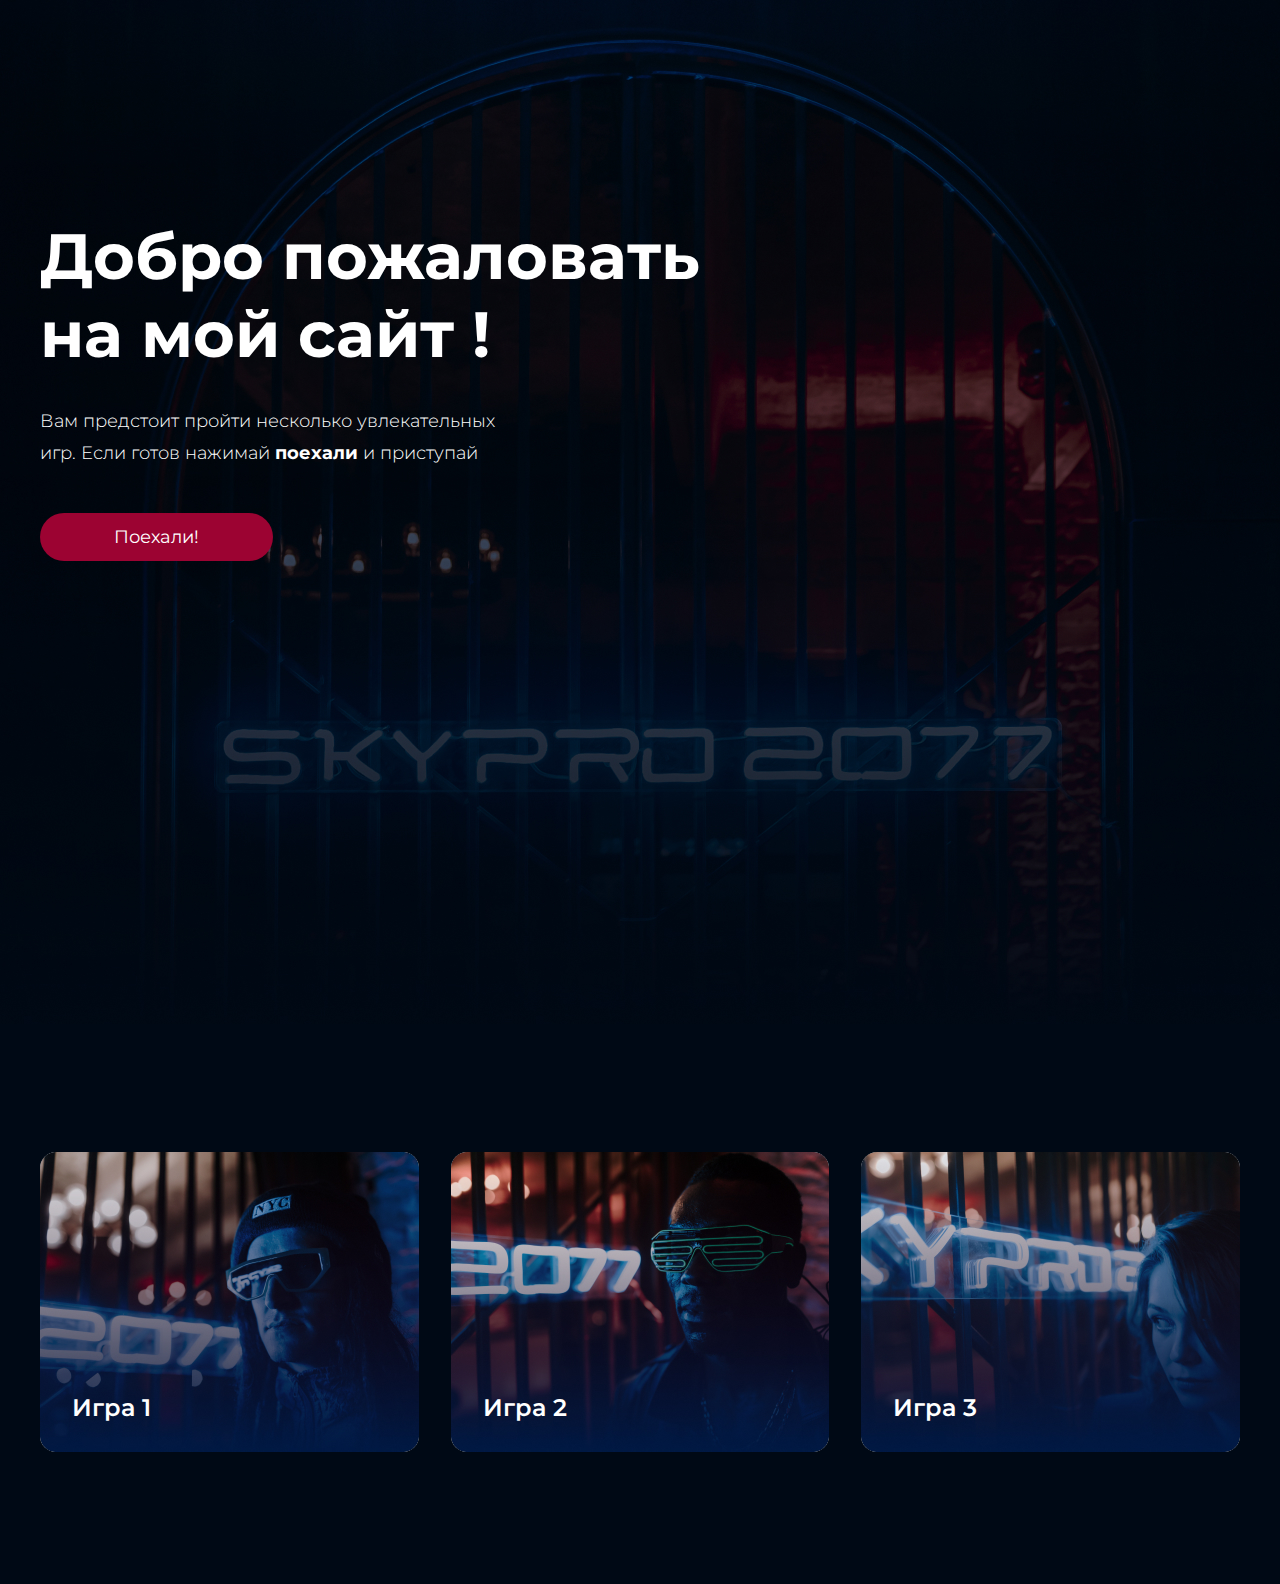
==== index.html @ 8347103c "new code to bem" ====
<!DOCTYPE html>
<html lang="en">

<head>
    <meta charset="UTF-8">
    <meta name="viewport" content="width=device-width, initial-scale=1.0">
    <title>Homework1</title>
    <link rel="preconnect" href="https://fonts.googleapis.com">
    <link href="https://fonts.googleapis.com/css2?family=Montserrat:wght@400;500;600&display=swap" rel="stylesheet">
    <link href="https://fonts.googleapis.com/css2?family=Montserrat:wght@400;500;600&family=Roboto&display=swap"
        rel="stylesheet">
    <link rel="stylesheet" href="style.css">
</head>

<body>
    <div class="top center">
        <h1 class="top__header">Добро пожаловать <br>на мой сайт !</h1>
        <p class="top__text">Вам предстоит пройти несколько увлекательных игр. Если готов нажимай <span
                class="top__text_fatty">поехали</span> и <span class="top__text__fatty">приступай</span></p>
        <button class="top__button">Поехали!</button>
    </div>
    <div class="frame center">
        <div class="frame__game">
            <img class="frame__game_img" src="./image/Game1.jpg" alt="Game1">
            <p class="frame__game_text">Игра 1</p>
        </div>
        <div class="frame__game">
            <img class="frame__game_img" src="./image/Game2.jpg" alt="Game2">
            <p class="frame__game_text">Игра 2</p>
        </div>
        <div class="frame__game">
            <img class="frame__game_img" src="./image/Game3.jpg" alt="Game3">
            <p class="frame__game_text">Игра 3</p>
        </div>
    </div>
</body>

</html>
---- style.css ----
* {
  margin: 0;
  padding: 0;
}

body, button {
  font-family: "Montserrat", sans-serif;
}

.center {
  padding-left: calc(50% - 600px);
  padding-right: calc(50% - 600px);
}

.top {
  background-image: url(./image/Background.jpg);
  background-repeat: no-repeat;
  background-position: center center;
  background-size: cover;
  padding-top: 217px;
  padding-bottom: 463px;
}
.top__header {
  font-weight: 700;
  font-size: 64px;
  color: #fff;
}
.top__text {
  margin-top: 32px;
  font-weight: 300;
  font-size: 18px;
  line-height: 178%;
  color: #fff;
  width: 481px;
}
.top__text_fatty {
  font-weight: 700;
}
.top__button {
  margin-top: 44px;
  border-radius: 30px;
  background: #9c0332;
  font-weight: 400;
  font-size: 18px;
  color: #fff;
  padding: 13px 74px 13px 74px;
  border: none;
}
.top__button:hover {
  background: #eb443f;
  cursor: url("./svg/cursor.svg"), pointer;
}

.frame {
  background-color: #000915;
  padding-top: 128px;
  padding-bottom: 128px;
  display: flex;
  gap: 32px;
}
.frame__game {
  position: relative;
}
.frame__game:hover {
  cursor: url("./svg/cursor.svg"), pointer;
}
.frame__game_img {
  position: relative;
  border-radius: 16px;
}
.frame__game_img:hover {
  outline: 3px solid #44D2FF;
}
.frame__game_text {
  font-weight: 600;
  font-size: 24px;
  line-height: 133%;
  color: #fff;
  position: absolute;
  bottom: 32px;
  left: 32px;
}

@media (max-width: 767px) {
  .center {
    padding-left: 16px;
    padding-right: 16px;
  }
  .top {
    padding-top: 239px;
    padding-bottom: 239px;
    display: flex;
    flex-direction: column;
    align-items: center;
  }
  .top__header {
    font-weight: 700;
    font-size: 32px;
    text-align: center;
  }
  .top__text {
    font-size: 14px;
    line-height: 157%;
    text-align: center;
    max-width: 343px;
  }
  .top__button {
    text-align: center;
    position: center;
    margin-top: 32px;
  }
  .frame {
    display: flex;
    flex-direction: column;
    align-items: center;
  }
  .frame__game_img {
    max-width: 343px;
    height: 300px;
  }
  .frame__game_text {
    left: 16px;
  }
}/*# sourceMappingURL=style.css.map */
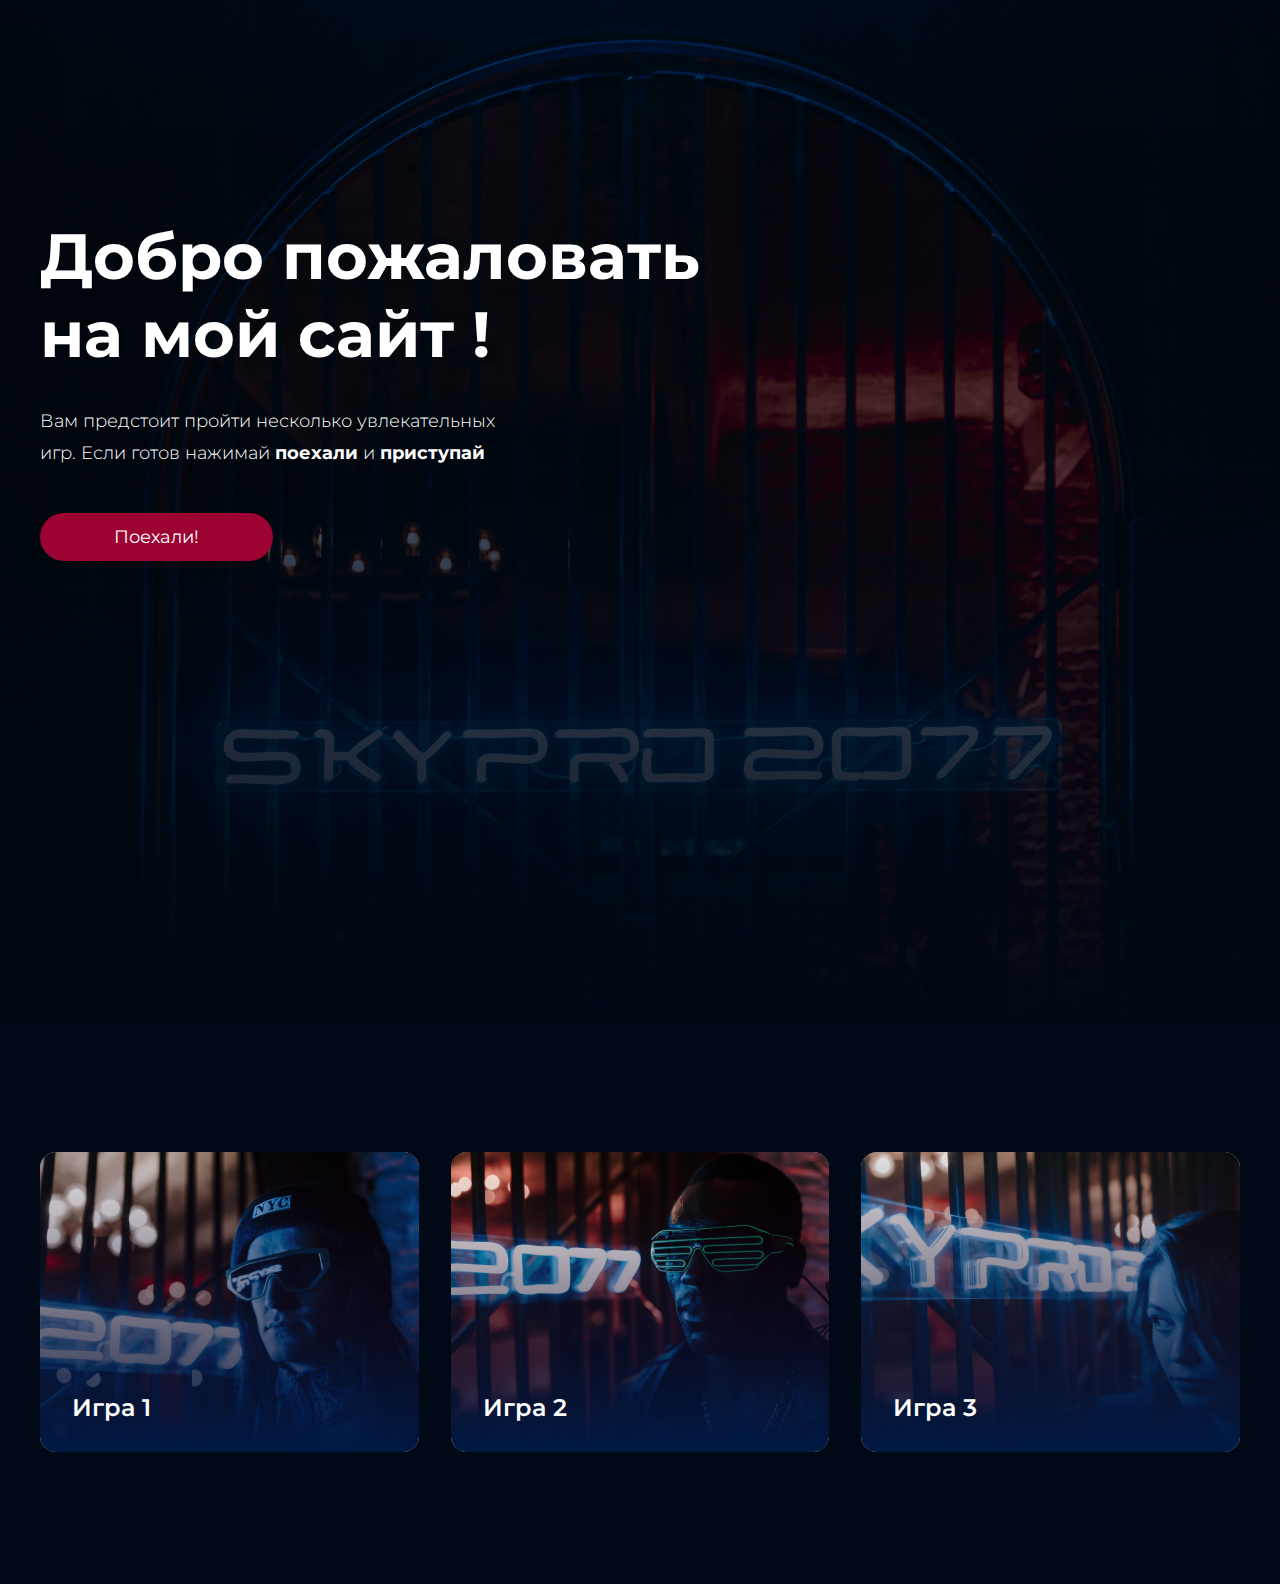
==== commit 00e76512: "New optimization code metodologia bem" ====
--- a/index.html
+++ b/index.html
@@ -16,21 +16,21 @@
     <div class="top center">
         <h1 class="top__header">Добро пожаловать <br>на мой сайт !</h1>
         <p class="top__text">Вам предстоит пройти несколько увлекательных игр. Если готов нажимай <span
-                class="top__text_fatty">поехали</span> и <span class="top__text__fatty">приступай</span></p>
+                class="top__highlighted-text">поехали</span> и <span class="top__highlighted-text">приступай</span></p>
         <button class="top__button">Поехали!</button>
     </div>
     <div class="frame center">
         <div class="frame__game">
-            <img class="frame__game_img" src="./image/Game1.jpg" alt="Game1">
-            <p class="frame__game_text">Игра 1</p>
+            <img class="frame__game-img" src="./image/Game1.jpg" alt="Game1">
+            <p class="frame__game-text">Игра 1</p>
         </div>
         <div class="frame__game">
-            <img class="frame__game_img" src="./image/Game2.jpg" alt="Game2">
-            <p class="frame__game_text">Игра 2</p>
+            <img class="frame__game-img" src="./image/Game2.jpg" alt="Game2">
+            <p class="frame__game-text">Игра 2</p>
         </div>
         <div class="frame__game">
-            <img class="frame__game_img" src="./image/Game3.jpg" alt="Game3">
-            <p class="frame__game_text">Игра 3</p>
+            <img class="frame__game-img" src="./image/Game3.jpg" alt="Game3">
+            <p class="frame__game-text">Игра 3</p>
         </div>
     </div>
 </body>
--- a/style.css
+++ b/style.css
@@ -33,7 +33,7 @@
   color: #fff;
   width: 481px;
 }
-.top__text_fatty {
+.top__highlighted-text {
   font-weight: 700;
 }
 .top__button {
@@ -64,14 +64,14 @@
 .frame__game:hover {
   cursor: url("./svg/cursor.svg"), pointer;
 }
-.frame__game_img {
+.frame__game-img {
   position: relative;
   border-radius: 16px;
 }
-.frame__game_img:hover {
+.frame__game-img:hover {
   outline: 3px solid #44D2FF;
 }
-.frame__game_text {
+.frame__game-text {
   font-weight: 600;
   font-size: 24px;
   line-height: 133%;
@@ -114,11 +114,11 @@
     flex-direction: column;
     align-items: center;
   }
-  .frame__game_img {
+  .frame__game-img {
     max-width: 343px;
     height: 300px;
   }
-  .frame__game_text {
+  .frame__game-text {
     left: 16px;
   }
 }/*# sourceMappingURL=style.css.map */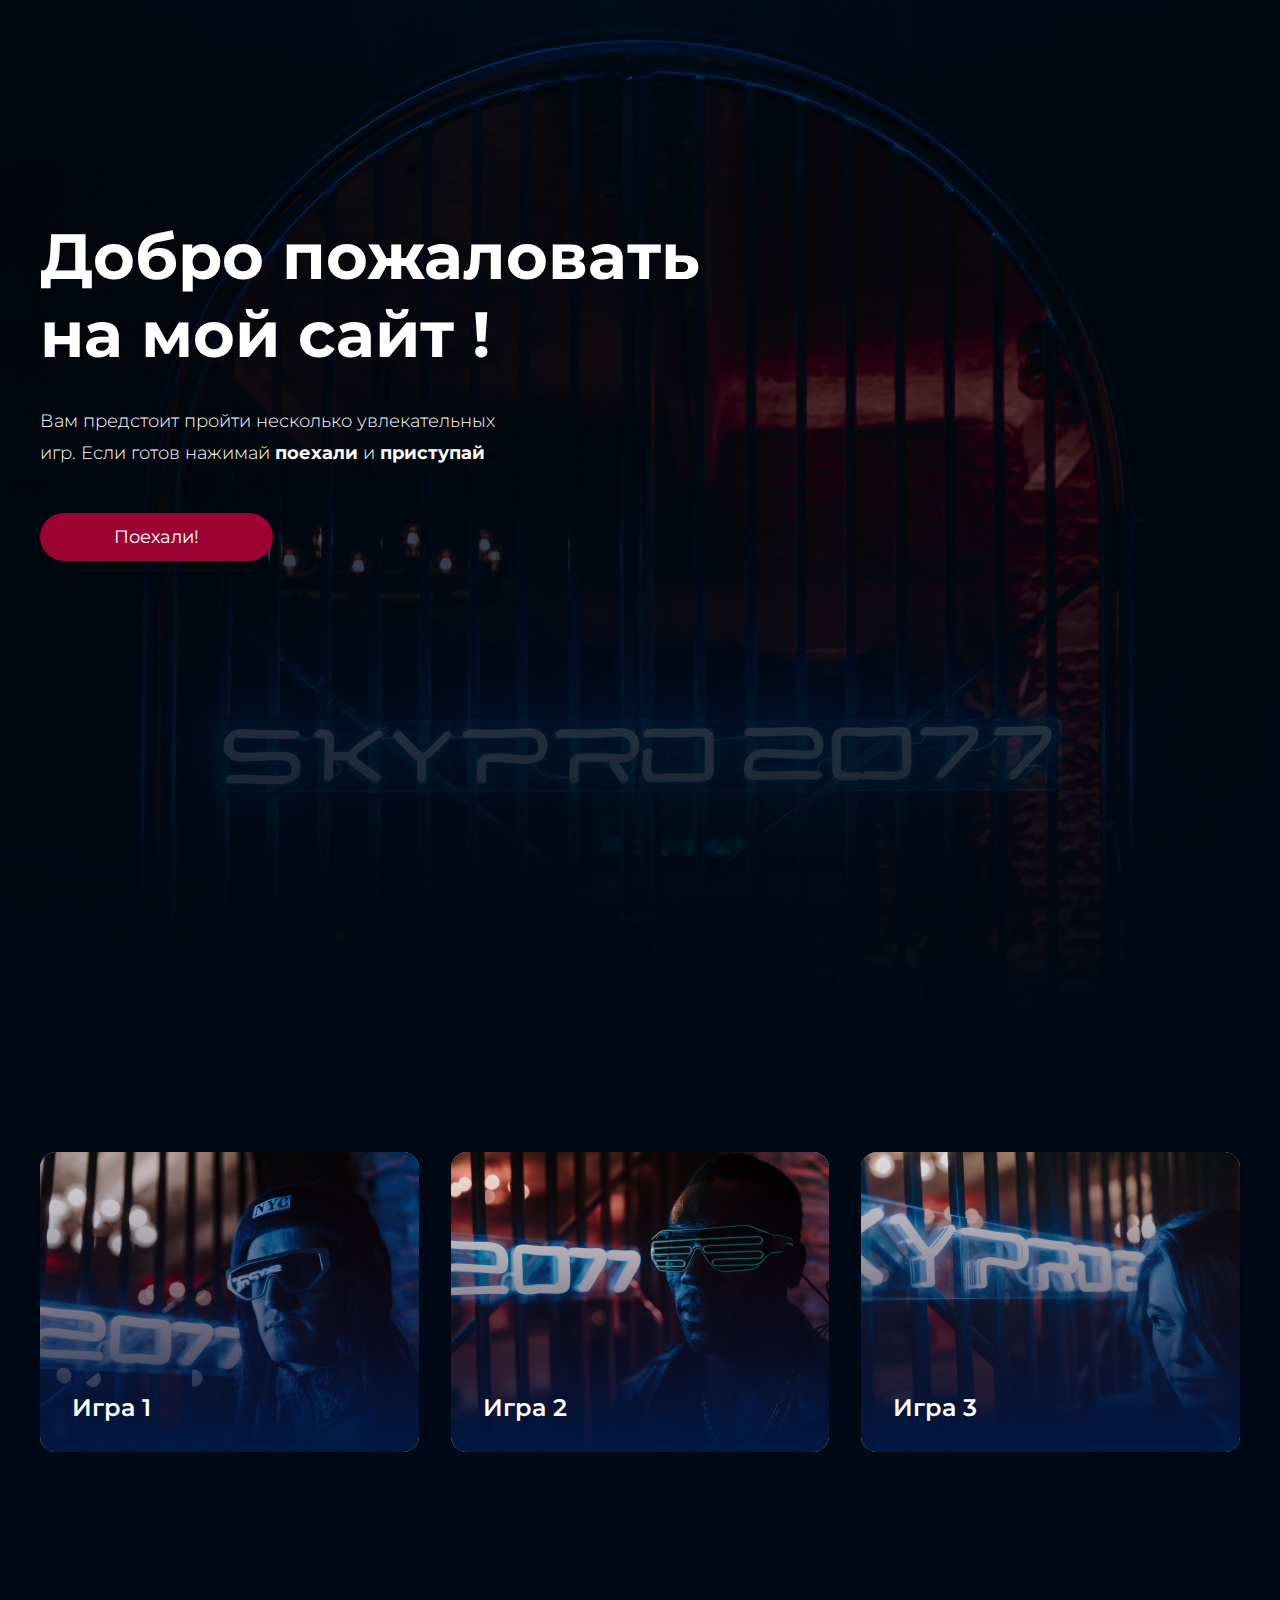
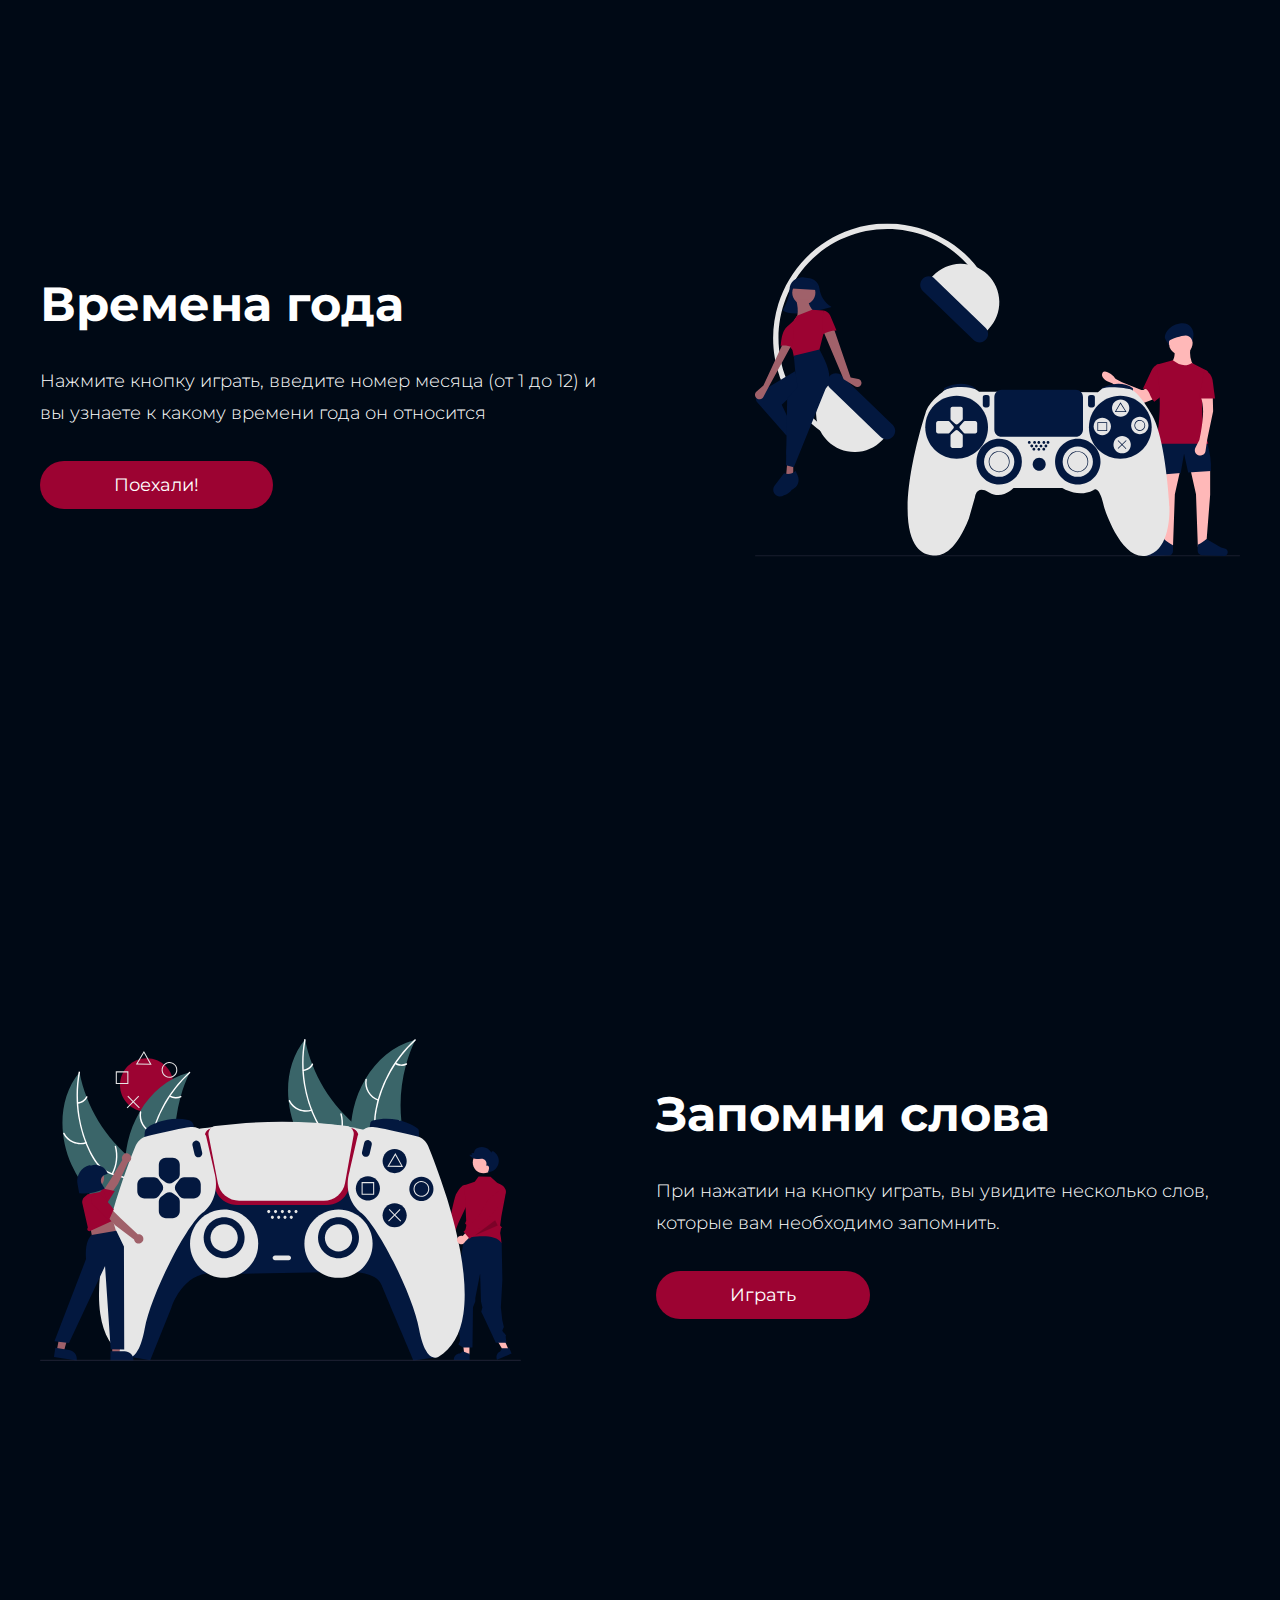
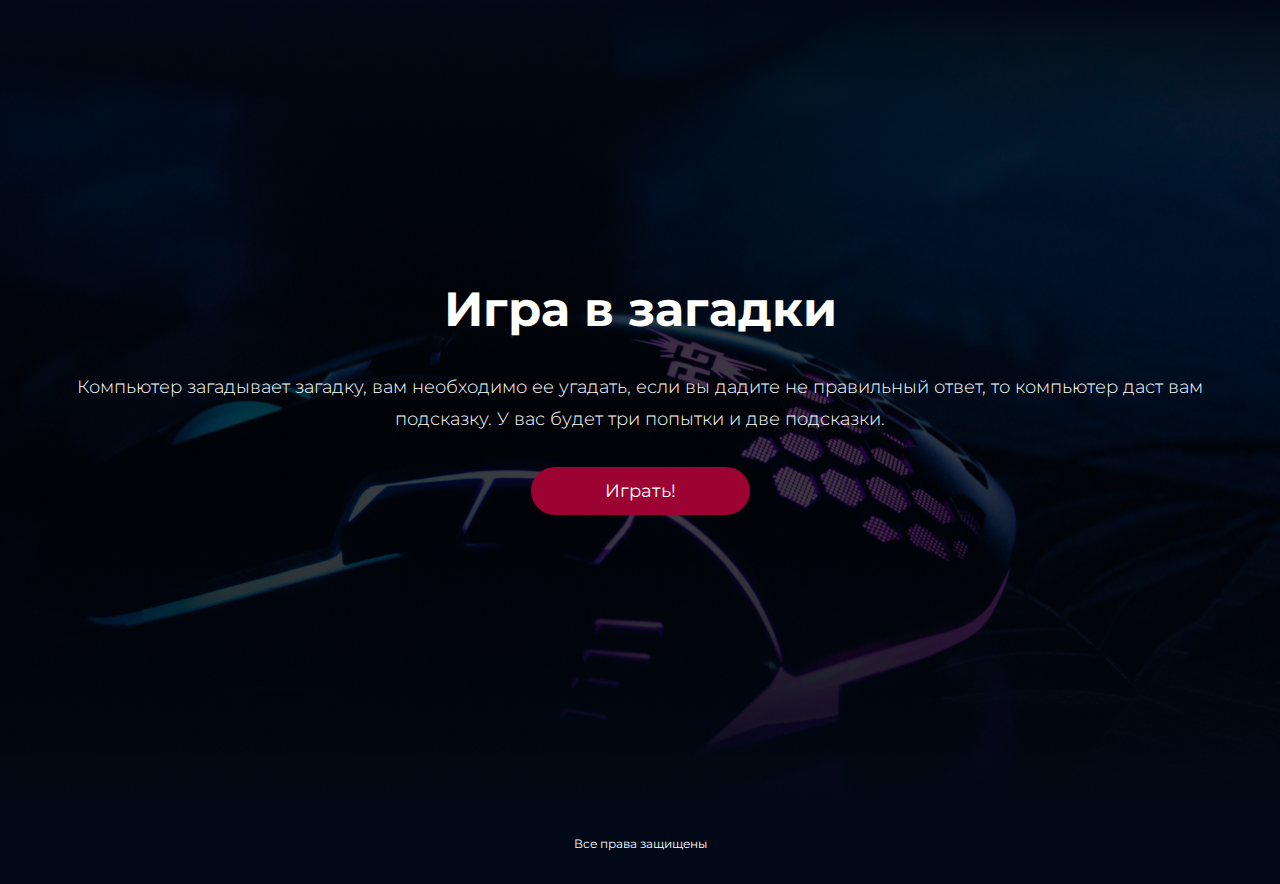
==== commit 7898762b: "homework 3" ====
--- a/index.html
+++ b/index.html
@@ -33,6 +33,536 @@
             <p class="frame__game-text">Игра 3</p>
         </div>
     </div>
+    <div class="block center">
+        <div class="block__left">
+            <h3 class="block__heading">Времена года</h3>
+            <p class="block__text">Нажмите кнопку играть, введите номер месяца (от 1 до 12) и вы узнаете к какому времени года он относится</p>
+            <button class="block__button">Поехали!</button>
+        </div>
+        <div class="block__right">
+            <!--<img src="./svg/undraw_video_game_night_1.svg" alt="">-->
+            <svg class="block__svg" width="485" height="334" viewBox="0 0 485 334" fill="none" xmlns="http://www.w3.org/2000/svg">
+                <g clip-path="url(#clip0_2203_44)">
+                    <path
+                        d="M416.377 139.54C423.062 146.577 430.52 147.7 438.752 142.909C435.298 137.353 434.475 131.309 435.396 124.942H419.36C420.071 130.537 419.88 135.746 416.377 139.54Z"
+                        fill="#FFB8B8" />
+                    <path
+                        d="M442.854 323.699L451.431 319.208L455.16 271.671V246.592L435.396 246.218L440.989 271.297L442.854 323.699Z"
+                        fill="#FFB8B8" />
+                    <path
+                        d="M417.992 323.699L409.415 319.208L405.686 271.671V246.592L425.45 246.218L419.856 271.297L417.992 323.699Z"
+                        fill="#FFB8B8" />
+                    <path
+                        d="M404.817 251.832L425.7 249.961L429.056 230.871L433.158 249.587L455.906 248.089C456.403 238.994 455.141 229.634 452.177 220.016L402.206 218.893L404.817 251.832Z"
+                        fill="#03183F" />
+                    <path
+                        d="M383.111 180.14L357.991 160.724C357.73 160.523 357.443 160.358 357.138 160.233L353.487 158.742C350.555 157.545 344.969 153.561 347.693 149.46C349.89 146.153 358.297 152.077 359.331 154.271C359.658 154.962 360.194 155.531 360.863 155.898L365.968 158.706C366.092 158.774 366.22 158.835 366.351 158.888L385.787 166.795C386.326 167.015 386.909 167.102 387.488 167.049C388.067 166.997 388.625 166.806 389.116 166.494L392.639 164.251C393.141 163.932 393.712 163.74 394.304 163.693C394.896 163.645 395.49 163.743 396.036 163.978C396.581 164.213 397.062 164.577 397.435 165.041C397.809 165.504 398.065 166.051 398.18 166.636L399.344 172.535C399.512 173.385 399.375 174.266 398.957 175.024C398.539 175.781 397.868 176.366 397.062 176.675L386.641 180.661C386.058 180.885 385.427 180.954 384.808 180.863C384.19 180.772 383.606 180.523 383.111 180.14Z"
+                        fill="#FFB8B8" />
+                    <path
+                        d="M387.777 165.994C394.732 164.122 394.002 173.875 399.308 178.67L409.741 170.403L403.698 141.037C402.077 141.502 400.585 142.339 399.342 143.482C398.098 144.625 397.137 146.043 396.533 147.623L387.777 165.994Z"
+                        fill="#9C0332" />
+                    <path
+                        d="M400.715 220.765H453.296C444.786 197.747 445.615 174.074 452.86 149.95C452.982 149.549 452.961 149.118 452.8 148.732C452.639 148.346 452.349 148.028 451.98 147.833L436.888 139.915C430.963 143.784 424.596 142.595 417.869 137.294L401.46 141.786C405.927 168.713 406.054 195.087 400.715 220.765Z"
+                        fill="#9C0332" />
+                    <path
+                        d="M413.862 332.491L391.95 333.423C390.996 333.464 390.06 333.149 389.324 332.539C388.587 331.928 388.102 331.066 387.96 330.118C387.818 329.161 388.036 328.184 388.574 327.381C389.111 326.577 389.928 326.003 390.865 325.773L394.582 324.858L409.19 316.36C411.354 318.609 414.334 320.511 417.977 322.131L418.02 328.106C418.028 329.235 417.599 330.323 416.824 331.141C416.048 331.959 414.986 332.443 413.862 332.491Z"
+                        fill="#03183F" />
+                    <path d="M484.783 333.5H0.176254V332.298H485L484.783 333.5Z" fill="#3F3D56" fill-opacity="0.4" />
+                    <path
+                        d="M446.801 332.157L468.714 333.089C469.668 333.13 470.604 332.815 471.34 332.204C472.077 331.594 472.562 330.732 472.704 329.784C472.846 328.827 472.628 327.85 472.09 327.047C471.553 326.243 470.736 325.669 469.799 325.439L466.082 324.524L451.474 316.026C449.31 318.275 446.33 320.177 442.687 321.797L442.644 327.772C442.636 328.901 443.065 329.989 443.84 330.807C444.616 331.625 445.677 332.109 446.801 332.157Z"
+                        fill="#03183F" />
+                    <path
+                        d="M425.7 131.68C432.291 131.68 437.633 126.317 437.633 119.702C437.633 113.087 432.291 107.724 425.7 107.724C419.109 107.724 413.767 113.087 413.767 119.702C413.767 126.317 419.109 131.68 425.7 131.68Z"
+                        fill="#FFB8B8" />
+                    <path
+                        d="M444.346 217.022L440.403 224.716C440.056 225.395 439.855 226.14 439.814 226.903C439.774 227.665 439.895 228.428 440.169 229.14C440.443 229.852 440.864 230.498 441.404 231.036C441.945 231.573 442.592 231.989 443.305 232.257C444.058 232.541 444.866 232.652 445.668 232.581C446.47 232.511 447.246 232.261 447.939 231.85C448.633 231.438 449.225 230.877 449.674 230.206C450.122 229.535 450.416 228.771 450.532 227.972L452.177 216.648L458.144 188.2L457.771 173.977H445.838C449.908 184.556 447.889 200.16 444.346 217.022Z"
+                        fill="#FFB8B8" />
+                    <path
+                        d="M443.973 175.474H460.008L457.681 157.822C457.365 155.428 456.457 153.152 455.04 151.201C453.622 149.25 451.741 147.686 449.567 146.652L443.973 175.474Z"
+                        fill="#9C0332" />
+                    <path
+                        d="M438.387 113.104C438.625 111.504 438.525 109.872 438.093 108.313C437.661 106.755 436.906 105.305 435.879 104.058C433.843 101.64 430.43 99.6609 424.768 100.595C412.415 102.632 408.853 112.954 410.063 115.55C411.273 118.146 414.983 124.164 414.983 124.164C414.983 124.164 412.26 118.207 415.215 116.994C418.17 115.782 429.605 111.005 433.597 113.157C434.726 113.726 435.686 114.586 436.377 115.649C437.068 116.711 437.466 117.939 437.531 119.206L438.387 113.104Z"
+                        fill="#03183F" />
+                    <path
+                        d="M234.139 63.2548L229.341 65.6983C223.815 54.776 216.493 44.867 207.685 36.3878C164.426 -5.35464 95.3993 -3.98991 53.812 39.43C12.2248 82.8499 13.5844 152.134 56.8429 193.877C65.0762 201.838 74.5085 208.445 84.7924 213.457L82.4453 218.316C66.1449 210.372 51.9618 198.649 41.0677 184.115C30.1737 169.581 22.8815 152.653 19.7936 134.731C16.7058 116.809 17.9109 98.4071 23.3094 81.045C28.708 63.6829 38.145 47.8594 50.8407 34.8818C63.5364 21.9042 79.1264 12.1451 96.3226 6.41078C113.519 0.676456 131.828 -0.868477 149.736 1.90363C167.645 4.67573 184.64 11.6853 199.316 22.3532C213.992 33.0211 225.928 47.041 234.139 63.2548Z"
+                        fill="#E6E6E6" />
+                    <path
+                        d="M71.8174 163.721C64.7602 171.089 60.9081 180.97 61.1087 191.189C61.3092 201.407 65.5459 211.128 72.8867 218.211C80.2275 225.295 90.0711 229.161 100.252 228.96C110.433 228.759 120.117 224.506 127.174 217.138L133.784 210.237L78.4273 156.82L71.8174 163.721Z"
+                        fill="#E6E6E6" />
+                    <path
+                        d="M74.7183 152.9C73.1474 154.544 72.2903 156.746 72.335 159.024C72.3797 161.301 73.3225 163.467 74.9566 165.048L125.73 214.042C127.366 215.621 129.561 216.483 131.831 216.438C134.1 216.393 136.259 215.445 137.832 213.802C139.406 212.16 140.264 209.957 140.22 207.679C140.175 205.401 139.23 203.234 137.594 201.655L86.8206 152.661C85.1829 151.084 82.989 150.224 80.7201 150.269C78.4513 150.314 76.2928 151.26 74.7183 152.9Z"
+                        fill="#03183F" />
+                    <path
+                        d="M227.001 112.912L233.611 106.011C240.668 98.6427 244.52 88.7624 244.32 78.5435C244.119 68.3246 239.883 58.6042 232.542 51.5206C228.907 48.0132 224.619 45.2588 219.924 43.4145C215.229 41.5703 210.218 40.6723 205.176 40.772C194.996 40.9733 185.311 45.2258 178.254 52.5939L171.644 59.4952L227.001 112.912Z"
+                        fill="#E6E6E6" />
+                    <path
+                        d="M167.596 55.9295C166.025 57.5734 165.168 59.7755 165.213 62.0528C165.258 64.3301 166.2 66.4966 167.835 68.0771L218.608 117.071C220.245 118.648 222.439 119.509 224.707 119.463C226.976 119.417 229.133 118.469 230.706 116.827C232.278 115.186 233.137 112.984 233.093 110.707C233.049 108.43 232.106 106.264 230.472 104.684L179.699 55.6903C178.061 54.1135 175.867 53.2533 173.598 53.2981C171.329 53.343 169.171 54.2893 167.596 55.9295Z"
+                        fill="#03183F" />
+                    <path
+                        d="M189.014 169.153V165.173C189.014 165.173 206.32 155.402 220.381 165.173V168.791L189.014 169.153Z"
+                        fill="#03183F" />
+                    <path
+                        d="M346.569 169.153V165.173C346.569 165.173 363.875 155.402 377.936 165.173V168.791L346.569 169.153Z"
+                        fill="#03183F" />
+                    <path
+                        d="M240.932 168.792H223.986C223.986 168.792 219.66 163.725 205.239 164.087C190.817 164.449 187.933 168.792 187.933 168.792C187.933 168.792 173.692 178.381 170.447 190.324C170.447 190.324 152.961 242.977 152.6 284.232C152.24 325.487 168.103 331.277 176.396 332.362C184.688 333.448 199.47 332.001 213.891 295.45L220.021 274.099C220.021 274.099 221.102 261.433 234.082 269.395C247.061 277.356 258.598 265.052 258.598 265.052H307.271C307.271 265.052 323.495 275.185 338.277 267.224C338.277 267.224 344.045 259.624 349.453 285.318C349.453 285.318 366.038 338.153 391.636 332.724C417.234 327.296 414.35 283.146 414.35 283.146C414.35 283.146 410.925 215.655 396.864 191.771C396.864 191.771 383.344 166.982 374.33 165.896C374.33 165.896 354.861 162.278 347.29 165.535L342.964 169.153L240.932 168.792Z"
+                        fill="#E6E6E6" />
+                    <path
+                        d="M201.633 235.74C218.957 235.74 233 221.644 233 204.256C233 186.868 218.957 172.772 201.633 172.772C184.31 172.772 170.266 186.868 170.266 204.256C170.266 221.644 184.31 235.74 201.633 235.74Z"
+                        fill="#03183F" />
+                    <path
+                        d="M365.317 235.74C382.64 235.74 396.684 221.644 396.684 204.256C396.684 186.868 382.64 172.772 365.317 172.772C347.994 172.772 333.95 186.868 333.95 204.256C333.95 221.644 347.994 235.74 365.317 235.74Z"
+                        fill="#03183F" />
+                    <path
+                        d="M207.099 197.235L202.917 200.948C202.563 201.261 202.107 201.434 201.635 201.434C201.163 201.434 200.707 201.261 200.353 200.948L196.164 197.235C195.959 197.054 195.795 196.832 195.682 196.582C195.568 196.333 195.509 196.062 195.508 195.788V185.572C195.509 185.056 195.713 184.562 196.077 184.198C196.441 183.833 196.934 183.629 197.447 183.629H205.83C206.343 183.628 206.836 183.832 207.2 184.195C207.564 184.559 207.769 185.053 207.77 185.568V195.781C207.767 196.057 207.706 196.33 207.591 196.581C207.475 196.832 207.307 197.055 207.099 197.235Z"
+                        fill="#E6E6E6" />
+                    <path
+                        d="M207.099 211.273L202.917 207.564C202.563 207.251 202.107 207.078 201.635 207.078C201.163 207.078 200.707 207.251 200.353 207.564L196.164 211.277C195.959 211.458 195.795 211.68 195.682 211.93C195.568 212.179 195.509 212.45 195.508 212.724V222.929C195.507 223.445 195.71 223.939 196.072 224.304C196.435 224.669 196.927 224.875 197.44 224.876H205.83C206.343 224.877 206.836 224.673 207.2 224.309C207.564 223.946 207.769 223.452 207.77 222.936V212.728C207.767 212.451 207.706 212.179 207.591 211.928C207.475 211.677 207.307 211.454 207.099 211.273Z"
+                        fill="#E6E6E6" />
+                    <path
+                        d="M194.642 209.749L198.341 205.544C198.653 205.189 198.825 204.731 198.825 204.258C198.825 203.784 198.653 203.327 198.341 202.971L194.642 198.766C194.462 198.561 194.24 198.396 193.991 198.282C193.743 198.169 193.473 198.109 193.2 198.108H183.033C182.519 198.109 182.027 198.314 181.664 198.679C181.301 199.044 181.097 199.539 181.097 200.055V208.468C181.096 208.984 181.299 209.478 181.661 209.843C182.024 210.209 182.516 210.414 183.029 210.415H193.204C193.477 210.412 193.746 210.351 193.994 210.237C194.242 210.122 194.463 209.956 194.642 209.749Z"
+                        fill="#E6E6E6" />
+                    <path
+                        d="M208.628 209.749L204.936 205.541C204.623 205.186 204.451 204.728 204.451 204.254C204.451 203.78 204.623 203.323 204.936 202.968L208.635 198.763C208.815 198.557 209.037 198.392 209.286 198.278C209.534 198.165 209.804 198.106 210.077 198.104H220.244C220.758 198.103 221.25 198.307 221.614 198.671C221.978 199.034 222.183 199.528 222.184 200.044V208.465C222.185 208.98 221.982 209.475 221.619 209.84C221.257 210.205 220.765 210.411 220.251 210.412H210.081C209.805 210.411 209.534 210.352 209.283 210.238C209.032 210.124 208.809 209.957 208.628 209.749Z"
+                        fill="#E6E6E6" />
+                    <path
+                        d="M244.177 261.433C256.721 261.433 266.89 251.226 266.89 238.635C266.89 226.044 256.721 215.836 244.177 215.836C231.632 215.836 221.463 226.044 221.463 238.635C221.463 251.226 231.632 261.433 244.177 261.433Z"
+                        fill="#03183F" />
+                    <path
+                        d="M322.774 261.433C335.318 261.433 345.488 251.226 345.488 238.635C345.488 226.044 335.318 215.836 322.774 215.836C310.229 215.836 300.06 226.044 300.06 238.635C300.06 251.226 310.229 261.433 322.774 261.433Z"
+                        fill="#03183F" />
+                    <path
+                        d="M244.177 253.834C252.54 253.834 259.319 247.029 259.319 238.635C259.319 230.241 252.54 223.436 244.177 223.436C235.814 223.436 229.034 230.241 229.034 238.635C229.034 247.029 235.814 253.834 244.177 253.834Z"
+                        fill="#E6E6E6" />
+                    <path
+                        d="M244.177 249.129C242.109 249.129 240.087 248.514 238.368 247.361C236.648 246.208 235.308 244.569 234.517 242.651C233.726 240.733 233.519 238.623 233.922 236.587C234.325 234.552 235.321 232.682 236.783 231.214C238.246 229.746 240.109 228.747 242.137 228.342C244.165 227.937 246.267 228.145 248.178 228.939C250.088 229.733 251.721 231.078 252.87 232.804C254.019 234.53 254.632 236.559 254.632 238.635C254.629 241.417 253.526 244.085 251.566 246.052C249.606 248.02 246.949 249.126 244.177 249.129ZM244.177 228.864C242.251 228.864 240.369 229.437 238.768 230.511C237.168 231.584 235.92 233.11 235.183 234.896C234.446 236.681 234.254 238.646 234.629 240.541C235.005 242.436 235.932 244.177 237.293 245.544C238.655 246.91 240.389 247.841 242.278 248.218C244.166 248.595 246.123 248.401 247.902 247.662C249.681 246.922 251.201 245.67 252.271 244.063C253.34 242.456 253.911 240.567 253.911 238.635C253.908 236.044 252.882 233.561 251.057 231.729C249.232 229.897 246.757 228.867 244.177 228.864Z"
+                        fill="#03183F" />
+                    <path
+                        d="M322.774 253.834C331.137 253.834 337.916 247.029 337.916 238.635C337.916 230.241 331.137 223.436 322.774 223.436C314.411 223.436 307.631 230.241 307.631 238.635C307.631 247.029 314.411 253.834 322.774 253.834Z"
+                        fill="#E6E6E6" />
+                    <path
+                        d="M322.774 249.129C320.706 249.129 318.684 248.514 316.965 247.361C315.246 246.208 313.905 244.569 313.114 242.651C312.323 240.733 312.116 238.623 312.519 236.587C312.923 234.552 313.918 232.682 315.381 231.214C316.843 229.746 318.706 228.747 320.734 228.342C322.762 227.937 324.864 228.145 326.775 228.939C328.685 229.733 330.318 231.078 331.467 232.804C332.616 234.53 333.229 236.559 333.229 238.635C333.226 241.417 332.124 244.085 330.163 246.052C328.203 248.019 325.546 249.126 322.774 249.129ZM322.774 228.864C320.848 228.864 318.966 229.437 317.366 230.511C315.765 231.584 314.517 233.11 313.78 234.896C313.043 236.681 312.851 238.646 313.226 240.541C313.602 242.436 314.529 244.177 315.89 245.544C317.252 246.91 318.986 247.841 320.875 248.218C322.763 248.595 324.72 248.401 326.499 247.662C328.278 246.922 329.798 245.67 330.868 244.063C331.937 242.456 332.508 240.567 332.508 238.635C332.505 236.044 331.479 233.561 329.654 231.729C327.829 229.897 325.355 228.867 322.774 228.864Z"
+                        fill="#03183F" />
+                    <path
+                        d="M284.196 247.682C287.78 247.682 290.686 244.765 290.686 241.168C290.686 237.57 287.78 234.654 284.196 234.654C280.612 234.654 277.707 237.57 277.707 241.168C277.707 244.765 280.612 247.682 284.196 247.682Z"
+                        fill="#03183F" />
+                    <path
+                        d="M274.278 220.848C275.06 220.848 275.695 220.212 275.695 219.426C275.695 218.641 275.06 218.004 274.278 218.004C273.495 218.004 272.861 218.641 272.861 219.426C272.861 220.212 273.495 220.848 274.278 220.848Z"
+                        fill="#03183F" />
+                    <path
+                        d="M279.585 220.848C280.367 220.848 281.002 220.212 281.002 219.426C281.002 218.641 280.367 218.004 279.585 218.004C278.802 218.004 278.168 218.641 278.168 219.426C278.168 220.212 278.802 220.848 279.585 220.848Z"
+                        fill="#03183F" />
+                    <path
+                        d="M278.878 227.597C279.661 227.597 280.295 226.961 280.295 226.175C280.295 225.39 279.661 224.753 278.878 224.753C278.096 224.753 277.461 225.39 277.461 226.175C277.461 226.961 278.096 227.597 278.878 227.597Z"
+                        fill="#03183F" />
+                    <path
+                        d="M283.836 227.778C284.632 227.778 285.278 227.13 285.278 226.331C285.278 225.531 284.632 224.883 283.836 224.883C283.039 224.883 282.394 225.531 282.394 226.331C282.394 227.13 283.039 227.778 283.836 227.778Z"
+                        fill="#03183F" />
+                    <path
+                        d="M288.786 227.597C289.568 227.597 290.203 226.961 290.203 226.175C290.203 225.39 289.568 224.753 288.786 224.753C288.003 224.753 287.369 225.39 287.369 226.175C287.369 226.961 288.003 227.597 288.786 227.597Z"
+                        fill="#03183F" />
+                    <path
+                        d="M276.755 224.402C277.537 224.402 278.172 223.765 278.172 222.98C278.172 222.194 277.537 221.558 276.755 221.558C275.972 221.558 275.338 222.194 275.338 222.98C275.338 223.765 275.972 224.402 276.755 224.402Z"
+                        fill="#03183F" />
+                    <path
+                        d="M281.312 224.521C282.108 224.521 282.754 223.873 282.754 223.074C282.754 222.274 282.108 221.626 281.312 221.626C280.515 221.626 279.87 222.274 279.87 223.074C279.87 223.873 280.515 224.521 281.312 224.521Z"
+                        fill="#03183F" />
+                    <path
+                        d="M285.999 224.521C286.795 224.521 287.441 223.873 287.441 223.074C287.441 222.274 286.795 221.626 285.999 221.626C285.202 221.626 284.557 222.274 284.557 223.074C284.557 223.873 285.202 224.521 285.999 224.521Z"
+                        fill="#03183F" />
+                    <path
+                        d="M290.909 224.402C291.692 224.402 292.326 223.765 292.326 222.98C292.326 222.194 291.692 221.558 290.909 221.558C290.127 221.558 289.493 222.194 289.493 222.98C289.493 223.765 290.127 224.402 290.909 224.402Z"
+                        fill="#03183F" />
+                    <path
+                        d="M283.836 220.903C284.632 220.903 285.278 220.254 285.278 219.455C285.278 218.656 284.632 218.008 283.836 218.008C283.039 218.008 282.394 218.656 282.394 219.455C282.394 220.254 283.039 220.903 283.836 220.903Z"
+                        fill="#03183F" />
+                    <path
+                        d="M288.883 220.903C289.68 220.903 290.325 220.254 290.325 219.455C290.325 218.656 289.68 218.008 288.883 218.008C288.087 218.008 287.441 218.656 287.441 219.455C287.441 220.254 288.087 220.903 288.883 220.903Z"
+                        fill="#03183F" />
+                    <path
+                        d="M293.033 220.848C293.815 220.848 294.45 220.212 294.45 219.426C294.45 218.641 293.815 218.004 293.033 218.004C292.25 218.004 291.616 218.641 291.616 219.426C291.616 220.212 292.25 220.848 293.033 220.848Z"
+                        fill="#03183F" />
+                    <path
+                        d="M230.296 171.876C229.629 171.877 228.99 172.143 228.518 172.616C228.046 173.089 227.781 173.731 227.78 174.401V182C227.781 182.67 228.046 183.312 228.518 183.785C228.99 184.258 229.629 184.524 230.296 184.525H232.099C232.765 184.524 233.405 184.258 233.876 183.785C234.348 183.312 234.613 182.67 234.614 182V174.401C234.613 173.731 234.348 173.089 233.876 172.616C233.405 172.143 232.765 171.877 232.099 171.876H230.296Z"
+                        fill="#03183F" />
+                    <path
+                        d="M335.573 171.876C334.906 171.876 334.266 172.143 333.795 172.616C333.323 173.089 333.058 173.731 333.057 174.401V182C333.058 182.67 333.323 183.312 333.795 183.785C334.266 184.258 334.906 184.524 335.573 184.525H337.375C338.042 184.524 338.682 184.258 339.153 183.785C339.625 183.312 339.89 182.67 339.891 182V174.401C339.89 173.731 339.625 173.089 339.153 172.616C338.682 172.143 338.042 171.876 337.375 171.876H335.573Z"
+                        fill="#03183F" />
+                    <path
+                        d="M365.678 193.761C370.457 193.761 374.331 189.873 374.331 185.076C374.331 180.279 370.457 176.391 365.678 176.391C360.899 176.391 357.025 180.279 357.025 185.076C357.025 189.873 360.899 193.761 365.678 193.761Z"
+                        fill="#E6E6E6" />
+                    <path
+                        d="M347.29 212.217C352.069 212.217 355.943 208.329 355.943 203.532C355.943 198.736 352.069 194.847 347.29 194.847C342.511 194.847 338.637 198.736 338.637 203.532C338.637 208.329 342.511 212.217 347.29 212.217Z"
+                        fill="#E6E6E6" />
+                    <path
+                        d="M384.786 211.132C389.565 211.132 393.439 207.243 393.439 202.447C393.439 197.65 389.565 193.761 384.786 193.761C380.007 193.761 376.133 197.65 376.133 202.447C376.133 207.243 380.007 211.132 384.786 211.132Z"
+                        fill="#E6E6E6" />
+                    <path
+                        d="M367.12 230.312C371.899 230.312 375.773 226.423 375.773 221.626C375.773 216.83 371.899 212.941 367.12 212.941C362.341 212.941 358.467 216.83 358.467 221.626C358.467 226.423 362.341 230.312 367.12 230.312Z"
+                        fill="#E6E6E6" />
+                    <path
+                        d="M246.61 166.809C244.677 166.812 242.823 167.584 241.456 168.956C240.089 170.328 239.32 172.189 239.318 174.129V206.518C239.32 208.458 240.089 210.319 241.456 211.691C242.823 213.063 244.677 213.835 246.61 213.838H320.7C322.634 213.835 324.487 213.063 325.855 211.691C327.222 210.319 327.991 208.458 327.993 206.518V174.129C327.991 172.189 327.222 170.328 325.855 168.956C324.487 167.584 322.634 166.812 320.7 166.809H246.61Z"
+                        fill="#03183F" />
+                    <path
+                        d="M371.556 189.057H359.822L365.487 179.31L371.556 189.057ZM361.078 188.333H370.255L365.508 180.71L361.078 188.333Z"
+                        fill="#03183F" />
+                    <path
+                        d="M352.158 207.875H342.423V199.19H352.158V207.875ZM343.144 207.151H351.437V199.913H343.144V207.151Z"
+                        fill="#03183F" />
+                    <path
+                        d="M384.786 207.875C383.717 207.875 382.671 207.556 381.782 206.96C380.892 206.363 380.199 205.516 379.79 204.524C379.38 203.532 379.273 202.441 379.482 201.388C379.691 200.335 380.206 199.367 380.962 198.608C381.718 197.849 382.682 197.332 383.731 197.123C384.78 196.913 385.868 197.021 386.856 197.431C387.844 197.842 388.689 198.538 389.283 199.431C389.877 200.323 390.194 201.373 390.194 202.446C390.193 203.886 389.622 205.265 388.609 206.283C387.595 207.301 386.22 207.873 384.786 207.875ZM384.786 197.742C383.859 197.742 382.953 198.018 382.182 198.535C381.411 199.052 380.811 199.787 380.456 200.646C380.101 201.506 380.008 202.452 380.189 203.364C380.37 204.277 380.816 205.115 381.472 205.773C382.127 206.431 382.963 206.879 383.872 207.061C384.781 207.242 385.723 207.149 386.58 206.793C387.436 206.437 388.168 205.834 388.683 205.06C389.198 204.286 389.473 203.377 389.473 202.446C389.472 201.199 388.978 200.003 388.099 199.121C387.22 198.24 386.029 197.743 384.786 197.742Z"
+                        fill="#03183F" />
+                    <path d="M363.229 217.299L362.719 217.811L370.831 225.953L371.341 225.442L363.229 217.299Z"
+                        fill="#03183F" />
+                    <path d="M371.016 217.293L362.725 225.256L363.223 225.779L371.515 217.816L371.016 217.293Z"
+                        fill="#03183F" />
+                    <path
+                        d="M76.6379 84.1163C56.9526 89.5636 35.3964 93.6643 27.6724 87.3026C31.9013 80.2361 34.3405 73.2711 34.5474 66.4326C34.594 63.3037 35.8566 60.3168 38.0659 58.1089C39.5285 56.6906 41.2939 55.6256 43.2281 54.9947C45.1622 54.3639 47.2141 54.1838 49.228 54.4682L54.3368 55.1878C54.5088 55.212 54.6799 55.2395 54.8501 55.2703C57.3022 55.7366 59.5473 56.962 61.2702 58.7744C62.9931 60.5868 64.1073 62.8953 64.4564 65.3758C65.5327 72.791 69.1522 79.2105 76.6379 84.1163Z"
+                        fill="#03183F" />
+                    <path
+                        d="M95.6268 154.467L103.28 156.051C103.864 156.171 104.415 156.422 104.891 156.783C105.367 157.144 105.757 157.607 106.033 158.138C106.309 158.669 106.463 159.256 106.485 159.854C106.507 160.453 106.395 161.049 106.159 161.599C105.931 162.131 105.591 162.607 105.163 162.995C104.736 163.383 104.229 163.674 103.68 163.849C103.13 164.023 102.549 164.077 101.976 164.006C101.404 163.935 100.853 163.742 100.362 163.439L88.6559 156.212L68.7724 109.295L79.071 106.305L95.6268 154.467Z"
+                        fill="#A0616A" />
+                    <path d="M41.1101 216.03L35.3156 217.722L30.9294 208.629L35.3897 206.296L41.1101 216.03Z"
+                        fill="#A0616A" />
+                    <path d="M38.1659 254.987L31.0562 253.097L32.1692 240.837L38.2878 241.215L38.1659 254.987Z"
+                        fill="#A0616A" />
+                    <path
+                        d="M38.9074 207.531L31.3772 212.505L2.41556 179.623C1.78735 178.91 1.32345 178.067 1.05686 177.153C0.790277 176.239 0.72756 175.278 0.873163 174.337C1.01877 173.397 1.36911 172.5 1.89929 171.71C2.42946 170.921 3.12643 170.259 3.94061 169.77L40.0197 148.132L45.5457 164.065L26.7592 181.76L38.9074 207.531Z"
+                        fill="#03183F" />
+                    <path
+                        d="M45.2488 224.743C45.23 224.767 45.2111 224.792 45.1921 224.817C44.7108 227.645 43.8656 230.225 41.9779 232.093C41.4183 233.359 40.4134 234.375 39.1552 234.945C37.8969 235.516 36.4734 235.601 35.1565 235.185C33.9146 234.792 32.8471 233.979 32.1366 232.884C31.4261 231.788 31.1168 230.479 31.2615 229.181L32.6686 216.557C36.044 215.778 38.6183 213.851 39.9213 210.103L43.2017 212.345C44.1725 213.004 44.9994 213.854 45.6321 214.843C46.2647 215.833 46.6898 216.942 46.8814 218.102C47.0729 219.262 47.027 220.449 46.7463 221.591C46.4656 222.733 45.9561 223.805 45.2488 224.743Z"
+                        fill="#03183F" />
+                    <path
+                        d="M48.8186 81.4129C55.2196 81.4129 60.4087 76.2045 60.4087 69.7796C60.4087 63.3547 55.2196 58.1463 48.8186 58.1463C42.4176 58.1463 37.2286 63.3547 37.2286 69.7796C37.2286 76.2045 42.4176 81.4129 48.8186 81.4129Z"
+                        fill="#A0616A" />
+                    <path
+                        d="M58.8556 88.3765L40.584 103.565L39.1609 97.3133L42.3501 92.4337C43.2352 87.6462 42.6638 82.3669 41.1429 76.767L53.0639 76.7779C53.5785 81.3033 55.3338 85.2511 58.8556 88.3765Z"
+                        fill="#A0616A" />
+                    <path
+                        d="M63.9998 128.219L39.333 135.76L37.414 126.955C32.7913 120.725 30.7818 115.038 33.8061 110.399L32.2842 103.416C36.6499 99.9654 40.083 96.4354 41.9681 92.7727L57.1447 86.8204L68.3016 87.5094L71.5961 98.5912L63.9998 128.219Z"
+                        fill="#9C0332" />
+                    <path
+                        d="M81.5239 107.544C76.2659 107.488 71.12 109.071 66.7958 112.074L68.3016 87.5094C69.83 87.7143 71.279 88.3151 72.5059 89.2526C73.7329 90.1901 74.6955 91.4321 75.2991 92.8564L81.5239 107.544Z"
+                        fill="#9C0332" />
+                    <path
+                        d="M38.8302 244.149L31.001 242.215L32.1534 175.443L42.6665 163.887L40.3132 149.237L38.7904 132.826L64.4704 126.435C73.1504 142.254 78.3968 156.637 70.7386 165.621L38.8302 244.149Z"
+                        fill="#03183F" />
+                    <path
+                        d="M37.032 266.694C36.9968 266.708 36.9617 266.722 36.9265 266.735C34.6531 269.385 32.1553 271.545 29.0149 272.305C27.6374 273.275 25.9523 273.701 24.2814 273.503C22.6105 273.305 21.0709 272.496 19.9564 271.231C18.9054 270.038 18.3001 268.515 18.244 266.923C18.1879 265.331 18.6845 263.77 19.6489 262.505L29.0222 250.211C33.0341 251.527 36.9283 251.139 40.6358 248.048L42.6568 252.459C43.2582 253.758 43.5894 255.167 43.6302 256.6C43.671 258.032 43.4206 259.458 42.8943 260.79C42.3679 262.123 41.5766 263.333 40.5687 264.348C39.5608 265.363 38.3574 266.162 37.032 266.694Z"
+                        fill="#03183F" />
+                    <path
+                        d="M8.43183 162.498L1.55987 168.404C0.989616 168.894 0.551842 169.52 0.287144 170.226C0.0224452 170.931 -0.060616 171.692 0.0456582 172.437C0.151932 173.183 0.444105 173.89 0.895089 174.493C1.34607 175.095 1.94127 175.573 2.62552 175.884C3.65559 176.35 4.82377 176.407 5.8939 176.042C6.96403 175.677 7.85628 174.919 8.39029 173.919L13.3597 164.616L36.1491 122.872L27.578 121.255L8.43183 162.498Z"
+                        fill="#A0616A" />
+                    <path
+                        d="M37.5223 124.045C33.0711 122.696 28.9015 121.902 25.6678 122.95C26.3457 114.531 27.7427 107.01 32.2842 103.416L38.7402 104.177L37.5223 124.045Z"
+                        fill="#9C0332" />
+                    <path
+                        d="M61.7571 67.0821L36.9682 65.5511L37.2733 60.5749C45.9265 54.7183 54.1895 55.2286 62.0622 62.1058L61.7571 67.0821Z"
+                        fill="#03183F" />
+                </g>
+                <defs>
+                    <clipPath id="clip0_2203_44">
+                        <rect width="485" height="333" fill="white" transform="translate(0 0.5)" />
+                    </clipPath>
+                </defs>
+            </svg>
+        </div>
+    </div>
+    <div class="block block__bottom center">
+        <div class="block__right">
+            <h3 class="block__heading">Запомни слова</h3>
+            <p class="block__text">При нажатии на кнопку играть, вы увидите несколько слов, которые вам необходимо
+                запомнить.</p>
+            <button class="block__button">Играть</button>
+        </div>
+        <div class="block__left">
+            <svg class="block__svg" width="481" height="322" viewBox="0 0 481 322" fill="none" xmlns="http://www.w3.org/2000/svg">
+                <g clip-path="url(#clip0_2203_119)">
+                    <path d="M468.717 311.028L463.966 313.057L453.897 295.651L460.909 292.656L468.717 311.028Z"
+                        fill="#FFB6B6" />
+                    <path d="M429.462 315.535L424.299 315.535L421.842 295.564H429.463L429.462 315.535Z"
+                        fill="#FFB6B6" />
+                    <path
+                        d="M429.644 320.937L413.766 320.936V320.735C413.766 319.091 414.417 317.515 415.576 316.353C416.735 315.191 418.307 314.538 419.946 314.538H419.946L422.847 312.331L428.258 314.538L429.644 314.538L429.644 320.937Z"
+                        fill="#03183F" />
+                    <path
+                        d="M471.605 314.486L456.998 320.727L456.919 320.542C456.276 319.03 456.259 317.324 456.871 315.799C457.483 314.275 458.673 313.056 460.181 312.412L460.182 312.411L461.987 309.241L467.828 309.144L469.103 308.599L471.605 314.486Z"
+                        fill="#03183F" />
+                    <path
+                        d="M424.397 197.34L416.55 245.255L418.685 252.395L415.883 257.452L419.998 301.862L418.328 305.55L422.995 308.436H432.493L432.997 268.231L435.343 262.328V259.075L440.119 234.559L440.998 262.602L442.388 268.514L441.221 272.724L442.745 275.673L455.813 303.809H466.463L465.639 297.446C467.547 296.477 462.774 293.646 462.316 291.551L463.884 288.013L462.316 281.33L460.878 268.272L462.394 240.707L461.681 203.588C458.105 198.781 454.138 195.073 449.222 194.035L424.397 197.34Z"
+                        fill="#03183F" />
+                    <path
+                        d="M443.508 134.24C449.452 134.24 454.27 129.408 454.27 123.448C454.27 117.488 449.452 112.656 443.508 112.656C437.564 112.656 432.745 117.488 432.745 123.448C432.745 129.408 437.564 134.24 443.508 134.24Z"
+                        fill="#FFB6B6" />
+                    <path
+                        d="M399.134 208.661C398.999 208.055 398.999 207.427 399.134 206.821C399.268 206.214 399.533 205.645 399.91 205.153C400.288 204.661 400.768 204.257 401.318 203.972C401.867 203.686 402.473 203.524 403.091 203.498L407.427 189.046L412.439 195.066L407.554 207.867C407.528 208.912 407.121 209.912 406.41 210.676C405.699 211.44 404.733 211.916 403.695 212.014C402.657 212.112 401.62 211.825 400.779 211.207C399.938 210.589 399.353 209.683 399.134 208.661Z"
+                        fill="#FFB6B6" />
+                    <path
+                        d="M427.258 149.258L425.315 145.698L422.811 146.536C422.811 146.536 420.047 148.325 416.177 155.076C414.387 158.199 410.517 178.223 410.517 178.223L401.473 202.237L410.694 203.801L418.387 184.01L427.307 165.07L427.258 149.258Z"
+                        fill="#9C0332" />
+                    <path
+                        d="M443.109 197.189C450.687 197.189 458.333 198.685 461.464 204.034C461.382 202.871 461.177 200.854 460.964 199.004L460.18 194.033L460.974 189.475L462.023 188.423L460.144 186.539L461.426 177.025L465.657 154.612C465.989 152.848 465.73 151.025 464.921 149.424C464.113 147.823 462.799 146.536 461.185 145.761L457.119 143.801L450.529 137.671L438.608 137.582L434.719 142.652L424.48 146.139L426.199 181.788L425.072 184.423C425.325 184.656 425.858 185.153 426.146 185.473C426.554 185.925 426.034 188.256 425.688 189.605L425.212 193.198L426.71 194.271L424.763 196.578L424.374 199.506C426.307 199.047 434.666 197.189 443.109 197.189Z"
+                        fill="#9C0332" />
+                    <path
+                        d="M446.261 133.712C446.307 133.61 446.353 133.508 446.399 133.406C446.381 133.407 446.364 133.409 446.346 133.41L446.261 133.712Z"
+                        fill="#03183F" />
+                    <path
+                        d="M454.57 113.147C454.059 112.663 453.394 112.376 452.693 112.333C451.997 112.356 451.291 112.986 451.436 113.669C450.157 111.4 448.123 109.654 445.689 108.739C443.255 107.824 440.577 107.797 438.126 108.665C436.396 109.277 434.7 110.501 434.302 112.296C434.264 112.768 434.123 113.225 433.891 113.637C433.69 113.857 433.429 114.014 433.141 114.087C432.852 114.16 432.548 114.147 432.267 114.05L432.25 114.045C432.154 114.012 432.05 114.008 431.951 114.035C431.853 114.062 431.765 114.118 431.699 114.196C431.633 114.273 431.592 114.369 431.58 114.47C431.569 114.572 431.588 114.674 431.635 114.764L432.125 115.68C431.508 115.818 430.867 115.804 430.256 115.64C430.155 115.613 430.048 115.619 429.95 115.656C429.851 115.692 429.767 115.759 429.708 115.846C429.649 115.932 429.618 116.035 429.619 116.141C429.621 116.246 429.655 116.348 429.717 116.433C430.53 117.549 431.592 118.459 432.818 119.09C434.044 119.722 435.4 120.059 436.778 120.072C438.734 120.06 440.709 119.385 442.613 119.835C443.349 120.01 444.037 120.347 444.626 120.823C445.215 121.299 445.691 121.901 446.018 122.585C446.344 123.269 446.514 124.018 446.515 124.777C446.516 125.535 446.347 126.285 446.021 126.969C446.606 126.328 447.736 126.48 448.334 127.109C448.61 127.445 448.813 127.835 448.932 128.253C449.051 128.672 449.084 129.111 449.027 129.542C448.867 130.864 448.476 132.148 447.871 133.333C450.183 133.262 452.418 132.48 454.273 131.095C456.129 129.709 457.516 127.786 458.246 125.584C458.977 123.383 459.016 121.01 458.358 118.786C457.701 116.562 456.378 114.593 454.57 113.147H454.57Z"
+                        fill="#03183F" />
+                    <path
+                        d="M106.736 72.8544C121.514 72.8544 133.494 60.8418 133.494 46.0235C133.494 31.2052 121.514 19.1926 106.736 19.1926C91.9581 19.1926 79.9782 31.2052 79.9782 46.0235C79.9782 60.8418 91.9581 72.8544 106.736 72.8544Z"
+                        fill="#9C0332" />
+                    <path
+                        d="M31.5305 125.837C18.1042 96.0586 18.5993 58.3125 39.4363 33.1838C46.4075 68.0288 65.4456 99.2782 93.1823 121.403C103.91 129.897 116.724 138.224 119.654 151.611C121.478 159.941 118.893 168.752 114.425 176.008C109.956 183.264 103.727 189.233 97.5687 195.116L96.8778 197.129C70.0816 178.526 44.9567 155.616 31.5305 125.837Z"
+                        fill="#3A6569" />
+                    <path
+                        d="M40.0163 33.547C35.2209 59.8773 38.7833 87.9142 50.4391 112.038C52.959 117.253 55.968 122.324 59.9965 126.518C64.0269 130.715 68.8457 133.357 74.3892 134.98C79.4571 136.463 84.8123 137.393 89.4323 140.086C94.3019 142.924 97.324 147.688 98.5013 153.15C99.9417 159.833 98.9014 166.637 97.6534 173.255C96.2678 180.603 94.7125 188.213 96.7204 195.599C96.9636 196.494 95.5645 196.821 95.3216 195.927C91.8282 183.076 98.6202 170.401 97.6708 157.48C97.2278 151.451 94.9701 145.519 89.8147 142.026C85.3065 138.971 79.7849 138.008 74.6407 136.55C69.2391 135.02 64.3881 132.681 60.2603 128.803C56.0377 124.835 52.8247 119.872 50.1829 114.744C44.2248 103.179 40.2972 90.4375 38.2192 77.6089C35.8297 62.8642 35.9732 47.8182 38.6435 33.1219C38.8092 32.2124 40.1808 32.6434 40.0162 33.547H40.0163Z"
+                        fill="white" />
+                    <path
+                        d="M46.2378 104.397C41.8881 105.795 37.1845 105.597 32.967 103.838C28.7495 102.079 25.2927 98.8748 23.214 94.7965C22.7962 93.9699 24.0577 93.2801 24.476 94.1078C26.4047 97.9091 29.625 100.894 33.5557 102.523C37.4864 104.153 41.8685 104.32 45.9111 102.994C46.79 102.707 47.1116 104.111 46.2378 104.397H46.2378Z"
+                        fill="white" />
+                    <path
+                        d="M71.7209 134.567C76.0673 126.28 77.1393 116.656 74.7232 107.612C74.4831 106.716 75.8821 106.39 76.122 107.284C78.6187 116.7 77.4828 126.714 72.9409 135.327C72.5074 136.148 71.2897 135.383 71.7208 134.567H71.7209Z"
+                        fill="white" />
+                    <path
+                        d="M37.6762 63.3321C39.4716 63.1429 41.192 62.5095 42.6829 61.4888C44.1739 60.4681 45.3886 59.0921 46.2182 57.4843C46.641 56.6586 47.8584 57.4242 47.4382 58.2445C46.5135 60.0166 45.1701 61.5346 43.5253 62.666C41.8805 63.7973 39.9845 64.5076 38.0028 64.7347C37.8178 64.7718 37.6257 64.7369 37.4654 64.637C37.3052 64.5372 37.1889 64.3799 37.1401 64.1971C37.0978 64.0112 37.1304 63.816 37.2307 63.6541C37.3311 63.4921 37.4912 63.3764 37.6762 63.3321Z"
+                        fill="white" />
+                    <path
+                        d="M149.785 33.4755C149.536 33.9986 149.286 34.5217 149.043 35.0556C145.725 42.1063 142.985 49.4155 140.848 56.9112C140.674 57.4881 140.506 58.0754 140.349 58.6561C135.393 76.7699 133.834 95.6489 135.752 114.333C136.521 121.768 137.854 129.132 139.738 136.364C142.341 146.351 145.955 156.971 145.14 166.944C145.066 167.985 144.928 169.021 144.727 170.045L99.3805 197.818C99.2458 197.829 99.117 197.851 98.9818 197.863L97.2218 199.055C97.0987 198.689 96.9788 198.306 96.8556 197.94C96.7833 197.728 96.7211 197.51 96.6488 197.298C96.6038 197.154 96.5592 197.01 96.5104 196.884C96.4953 196.836 96.4806 196.788 96.4718 196.751C96.423 196.624 96.3911 196.501 96.3486 196.385C95.6726 194.249 95.0104 192.105 94.362 189.952C94.3557 189.941 94.3557 189.941 94.3595 189.925C89.4609 173.51 85.8859 156.54 84.9931 139.566C84.9664 139.056 84.9329 138.535 84.927 138.011C84.5669 130.358 84.8313 122.688 85.7174 115.078C86.216 110.912 86.9245 106.775 87.8404 102.681C90.227 92.1081 94.2573 81.9775 99.7836 72.6604C110.803 54.0886 127.623 39.2573 148.208 33.8715C148.735 33.7341 149.252 33.6025 149.785 33.4755Z"
+                        fill="#3A6569" />
+                    <path
+                        d="M150.035 34.1149C130.396 52.2431 116.407 76.7797 111.229 103.078C110.109 108.763 109.467 114.628 110.165 120.41C110.863 126.194 113.125 131.212 116.576 135.855C119.732 140.099 123.45 144.074 125.521 149.013C127.705 154.22 127.258 159.847 124.918 164.919C122.056 171.125 117.14 175.929 112.17 180.46C106.652 185.49 100.84 190.628 98.0084 197.738C97.6653 198.599 96.3523 198.015 96.6949 197.155C101.622 184.785 114.656 178.765 121.656 167.875C124.922 162.794 126.681 156.695 124.662 150.793C122.897 145.632 119.066 141.53 115.834 137.26C112.44 132.777 109.971 127.982 109.004 122.393C108.015 116.676 108.429 110.773 109.399 105.084C111.586 92.253 116.1 79.7084 122.144 68.211C129.089 54.9955 138.238 43.0688 149.194 32.9468C149.872 32.3206 150.709 33.4928 150.035 34.1149L150.035 34.1149Z"
+                        fill="white" />
+                    <path
+                        d="M112.462 94.4407C108.15 92.9308 104.513 89.933 102.201 85.9827C99.8899 82.0325 99.054 77.3869 99.843 72.8756C100.006 71.9634 101.427 72.1742 101.264 73.0876C100.522 77.2871 101.301 81.6144 103.461 85.2885C105.621 88.9626 109.019 91.7415 113.043 93.1236C113.917 93.4249 113.331 94.7403 112.462 94.4407H112.462Z"
+                        fill="white" />
+                    <path
+                        d="M114.694 133.914C123.139 129.922 129.774 122.884 133.275 114.205C133.621 113.344 134.934 113.928 134.589 114.788C130.929 123.813 124.009 131.122 115.211 135.257C114.373 135.651 113.859 134.305 114.694 133.914L114.694 133.914Z"
+                        fill="white" />
+                    <path
+                        d="M130.283 56.4839C131.83 57.4168 133.584 57.9497 135.387 58.0348C137.19 58.12 138.986 57.7547 140.614 56.9717C141.447 56.5677 141.96 57.9139 141.132 58.3153C139.329 59.1719 137.345 59.5729 135.353 59.4833C133.36 59.3936 131.42 58.8161 129.701 57.8011C129.531 57.719 129.399 57.5751 129.331 57.3986C129.263 57.2222 129.264 57.0264 129.335 56.851C129.413 56.677 129.556 56.5408 129.734 56.4721C129.911 56.4034 130.108 56.4076 130.283 56.4839Z"
+                        fill="white" />
+                    <path
+                        d="M257.137 93.2194C243.71 63.4405 244.205 25.6944 265.042 0.565735C272.014 35.4108 291.052 66.6602 318.788 88.7851C329.516 97.2788 342.33 105.606 345.261 118.993C347.084 127.323 344.499 136.134 340.031 143.39C335.562 150.646 329.333 156.615 323.175 162.498L322.484 164.511C295.688 145.908 270.563 122.998 257.137 93.2194Z"
+                        fill="#3A6569" />
+                    <path
+                        d="M265.622 0.929038C260.827 27.2593 264.389 55.2962 276.045 79.4197C278.565 84.6351 281.574 89.7058 285.603 93.9005C289.633 98.097 294.452 100.739 299.995 102.362C305.063 103.845 310.418 104.775 315.038 107.468C319.908 110.306 322.93 115.07 324.107 120.532C325.548 127.215 324.507 134.019 323.259 140.637C321.874 147.985 320.319 155.595 322.326 162.982C322.57 163.877 321.17 164.203 320.928 163.309C317.434 150.458 324.226 137.783 323.277 124.862C322.834 118.833 320.576 112.901 315.421 109.408C310.912 106.353 305.391 105.39 300.247 103.932C294.845 102.402 289.994 100.063 285.866 96.1849C281.644 92.2174 278.431 87.2539 275.789 82.126C269.831 70.5612 265.903 57.8195 263.825 44.9909C261.436 30.2462 261.579 15.2002 264.25 0.503953C264.415 -0.405584 265.787 0.0254677 265.622 0.929038H265.622Z"
+                        fill="white" />
+                    <path
+                        d="M271.844 71.7788C267.494 73.1767 262.791 72.9786 258.573 71.22C254.356 69.4614 250.899 66.2569 248.82 62.1786C248.402 61.3519 249.664 60.6621 250.082 61.4898C252.011 65.2911 255.231 68.2759 259.162 69.9054C263.093 71.535 267.475 71.7019 271.517 70.3762C272.396 70.0892 272.718 71.4934 271.844 71.7788Z"
+                        fill="white" />
+                    <path
+                        d="M297.327 101.949C301.673 93.6623 302.745 84.0377 300.329 74.994C300.089 74.0982 301.488 73.7717 301.728 74.6665C304.225 84.0823 303.089 94.0959 298.547 102.709C298.113 103.53 296.896 102.765 297.327 101.949H297.327Z"
+                        fill="white" />
+                    <path
+                        d="M263.282 30.7141C265.078 30.5249 266.798 29.8915 268.289 28.8708C269.78 27.8501 270.995 26.4741 271.824 24.8664C272.247 24.0406 273.464 24.8062 273.044 25.6266C272.12 27.3986 270.776 28.9166 269.131 30.048C267.487 31.1794 265.591 31.8896 263.609 32.1167C263.424 32.1538 263.232 32.1189 263.072 32.0191C262.911 31.9192 262.795 31.7619 262.746 31.5792C262.704 31.3932 262.736 31.1981 262.837 31.0361C262.937 30.8741 263.097 30.7584 263.282 30.7141V30.7141Z"
+                        fill="white" />
+                    <path
+                        d="M375.391 0.857422C375.142 1.38056 374.892 1.90371 374.649 2.43754C371.331 9.48822 368.591 16.7975 366.454 24.2932C366.28 24.8701 366.112 25.4573 365.955 26.0381C360.999 44.1519 359.44 63.0309 361.358 81.7153C362.127 89.1495 363.46 96.5143 365.344 103.746C367.947 113.733 371.561 124.353 370.746 134.326C370.672 135.367 370.534 136.403 370.333 137.427L324.986 165.2C324.852 165.211 324.723 165.233 324.588 165.245L322.828 166.437C322.705 166.071 322.585 165.688 322.462 165.322C322.389 165.11 322.327 164.892 322.255 164.68C322.21 164.536 322.165 164.392 322.116 164.266C322.101 164.218 322.087 164.17 322.078 164.133C322.029 164.006 321.997 163.883 321.955 163.766C321.279 161.631 320.616 159.487 319.968 157.334C319.962 157.323 319.962 157.323 319.966 157.307C315.067 140.892 311.492 123.922 310.599 106.948C310.572 106.438 310.539 105.917 310.533 105.393C310.173 97.74 310.437 90.0699 311.323 82.4598C311.822 78.2942 312.531 74.1567 313.446 70.063C315.833 59.4901 319.863 49.3594 325.39 40.0424C336.409 21.4706 353.229 6.63924 373.814 1.25342C374.341 1.11603 374.858 0.984437 375.391 0.857422Z"
+                        fill="#3A6569" />
+                    <path
+                        d="M375.641 1.49697C356.002 19.6252 342.013 44.1618 336.835 70.4597C335.715 76.1453 335.073 82.0105 335.771 87.7918C336.469 93.5756 338.731 98.5941 342.182 103.237C345.338 107.481 349.056 111.456 351.128 116.395C353.311 121.602 352.864 127.229 350.525 132.301C347.662 138.507 342.746 143.311 337.776 147.842C332.258 152.872 326.447 158.01 323.615 165.12C323.271 165.981 321.958 165.397 322.301 164.537C327.228 152.167 340.262 146.147 347.262 135.257C350.528 130.176 352.287 124.077 350.268 118.175C348.503 113.014 344.672 108.912 341.44 104.643C338.046 100.159 335.577 95.3638 334.61 89.775C333.621 84.058 334.036 78.1552 335.005 72.4659C337.192 59.6351 341.706 47.0905 347.75 35.593C354.695 22.3776 363.844 10.4509 374.8 0.328847C375.478 -0.29736 376.315 0.874869 375.641 1.49698L375.641 1.49697Z"
+                        fill="white" />
+                    <path
+                        d="M338.068 61.8225C333.756 60.3127 330.119 57.3149 327.808 53.3646C325.496 49.4143 324.66 44.7688 325.449 40.2575C325.612 39.3453 327.033 39.5561 326.87 40.4695C326.128 44.669 326.907 48.9963 329.067 52.6704C331.227 56.3445 334.625 59.1233 338.649 60.5054C339.523 60.8068 338.937 62.1222 338.068 61.8225H338.068Z"
+                        fill="white" />
+                    <path
+                        d="M340.3 101.296C348.745 97.3038 355.38 90.2662 358.881 81.5866C359.227 80.7264 360.541 81.3104 360.195 82.1696C356.535 91.1949 349.615 98.5045 340.817 102.639C339.979 103.033 339.465 101.687 340.3 101.296L340.3 101.296Z"
+                        fill="white" />
+                    <path
+                        d="M355.889 23.866C357.436 24.7988 359.19 25.3317 360.993 25.4168C362.796 25.502 364.592 25.1367 366.22 24.3537C367.054 23.9497 367.566 25.2959 366.738 25.6973C364.935 26.5539 362.951 26.9549 360.959 26.8653C358.966 26.7757 357.026 26.1981 355.307 25.1831C355.137 25.101 355.005 24.9571 354.937 24.7807C354.869 24.6042 354.87 24.4084 354.941 24.233C355.019 24.059 355.162 23.9229 355.34 23.8541C355.517 23.7854 355.714 23.7896 355.889 23.866Z"
+                        fill="white" />
+                    <path
+                        d="M86.0119 314.07L90.9683 317.919L110.239 321.271L131.658 267.883C131.658 267.883 144.774 226.738 181.501 235.155L299.551 233.051C299.551 233.051 335.796 229.326 341.786 246.466C342.921 249.713 373.529 321.435 373.529 321.435L394.988 318.398L392.416 257.251L341.448 138.616L252.855 133.07L161.564 139.406L86.0119 314.07Z"
+                        fill="#03183F" />
+                    <path
+                        d="M184.124 238.838C202.959 238.838 218.228 223.528 218.228 204.642C218.228 185.756 202.959 170.445 184.124 170.445C165.29 170.445 150.021 185.756 150.021 204.642C150.021 223.528 165.29 238.838 184.124 238.838Z"
+                        fill="#E6E6E6" />
+                    <path
+                        d="M298.501 238.838C317.336 238.838 332.605 223.528 332.605 204.642C332.605 185.756 317.336 170.445 298.501 170.445C279.667 170.445 264.398 185.756 264.398 204.642C264.398 223.528 279.667 238.838 298.501 238.838Z"
+                        fill="#E6E6E6" />
+                    <path
+                        d="M144.25 92.583L158.292 89.8221C158.292 89.8221 264.014 74.6957 330.838 92.583L325.784 106.788L148.972 105.735L144.25 92.583Z"
+                        fill="#E6E6E6" />
+                    <path
+                        d="M286.795 165.973H197.073C186.179 165.973 176.764 158.41 174.686 147.988L164.867 98.7434C164.649 97.6687 164.658 96.5604 164.892 95.4894C165.126 94.4183 165.58 93.4079 166.226 92.5227C166.901 91.594 167.759 90.8144 168.747 90.2323C169.735 89.6502 170.832 89.278 171.97 89.1388C219.291 83.2489 266.149 83.2389 311.243 89.1082C312.364 89.2459 313.446 89.6137 314.42 90.1886C315.394 90.7634 316.239 91.5331 316.904 92.4497C317.545 93.3221 318 94.3175 318.242 95.3739C318.483 96.4304 318.504 97.5253 318.305 98.5905L309.241 147.684C307.285 158.282 297.845 165.973 286.795 165.973Z"
+                        fill="#9C0332" />
+                    <path
+                        d="M104.338 100.6L104.729 93.5532C104.79 92.4554 105.115 91.3887 105.677 90.4444C106.239 89.5001 107.02 88.7064 107.955 88.1312C113.62 84.6464 128.901 76.9738 148.403 80.9958C149.772 81.28 151.021 81.9801 151.98 83.0011C152.938 84.022 153.56 85.3142 153.761 86.7019L154.283 90.3687L104.338 100.6Z"
+                        fill="#03183F" />
+                    <path
+                        d="M379.337 100.6L329.392 90.3687L330.231 84.4778C330.328 83.7822 330.63 83.1315 331.098 82.6094C331.567 82.0872 332.18 81.7175 332.86 81.5478C355.35 75.8884 372.564 85.9387 377.305 89.1539C377.755 89.4602 378.129 89.866 378.397 90.3401C378.666 90.8142 378.822 91.3439 378.854 91.8882L379.337 100.6Z"
+                        fill="#03183F" />
+                    <path
+                        d="M88.4802 318.665C87.2766 318.678 86.0946 318.345 85.0742 317.704C71.7012 309.874 63.3639 295.525 60.313 275.066C57.7929 258.168 58.8453 236.957 63.4408 212.023C71.5882 167.817 88.6644 123.63 95.628 106.685C96.5505 104.448 97.9841 102.46 99.8132 100.88C101.642 99.3009 103.816 98.1743 106.158 97.5914C120.514 94.0508 145.575 88.1111 152.12 88.1111C161.089 88.1111 165.942 96.5772 165.99 96.6628L166.017 96.7327L173.893 130.982V131.476C178.239 146.219 175.01 156.868 171.534 163.207C167.761 170.086 162.879 173.521 162.83 173.555C155.165 179.407 142.675 198.258 130.246 222.747C117.329 248.195 107.754 273.305 104.633 289.918C100.812 310.251 95.212 316.476 91.1865 318.117C90.3286 318.475 89.4093 318.661 88.4802 318.665Z"
+                        fill="#E6E6E6" />
+                    <path
+                        d="M283.838 161.765H199.062C194.059 161.758 189.213 160.009 185.352 156.818C181.492 153.626 178.856 149.189 177.895 144.266L168.617 96.3718C168.411 95.3117 168.424 94.2204 168.655 93.1655C168.886 92.1105 169.33 91.1143 169.96 90.2382C170.591 89.3622 171.393 88.625 172.318 88.0721C173.244 87.5193 174.272 87.1625 175.34 87.0238C220.055 81.2956 264.331 81.2859 306.94 86.9941C307.993 87.1378 309.006 87.494 309.919 88.041C310.831 88.5881 311.623 89.3147 312.248 90.1772C312.873 91.0396 313.317 92.0199 313.553 93.059C313.79 94.0982 313.814 95.1746 313.625 96.2234L305.06 143.97C304.168 148.962 301.554 153.481 297.674 156.734C293.793 159.987 288.896 161.768 283.838 161.765Z"
+                        fill="#E6E6E6" />
+                    <path
+                        d="M395.197 318.666C394.267 318.661 393.347 318.475 392.488 318.117C388.463 316.476 382.863 310.251 379.042 289.918C375.921 273.305 366.346 248.195 353.429 222.747C341 198.259 328.51 179.407 320.835 173.548C320.796 173.521 315.914 170.086 312.141 163.207C308.665 156.868 305.436 146.219 309.782 131.476L309.788 130.923L317.667 96.6957L317.685 96.6629C317.733 96.5773 322.586 88.1112 331.555 88.1112C338.1 88.1112 363.161 94.0508 377.517 97.5915C379.859 98.1746 382.033 99.3012 383.862 100.881C385.691 102.46 387.124 104.448 388.047 106.685C395.011 123.63 412.087 167.817 420.234 212.023C424.83 236.957 425.882 258.168 423.362 275.067C420.311 295.525 411.974 309.874 398.582 317.716C397.567 318.35 396.392 318.68 395.197 318.666Z"
+                        fill="#E6E6E6" />
+                    <path
+                        d="M184.124 219.372C195.425 219.372 204.586 210.186 204.586 198.855C204.586 187.523 195.425 178.337 184.124 178.337C172.823 178.337 163.662 187.523 163.662 198.855C163.662 210.186 172.823 219.372 184.124 219.372Z"
+                        fill="#03183F" />
+                    <path
+                        d="M184.124 212.533C191.658 212.533 197.766 206.409 197.766 198.855C197.766 191.3 191.658 185.176 184.124 185.176C176.59 185.176 170.483 191.3 170.483 198.855C170.483 206.409 176.59 212.533 184.124 212.533Z"
+                        fill="#E6E6E6" />
+                    <path
+                        d="M298.501 219.372C309.802 219.372 318.963 210.186 318.963 198.855C318.963 187.523 309.802 178.337 298.501 178.337C287.2 178.337 278.039 187.523 278.039 198.855C278.039 210.186 287.2 219.372 298.501 219.372Z"
+                        fill="#03183F" />
+                    <path
+                        d="M298.501 212.533C306.035 212.533 312.143 206.409 312.143 198.855C312.143 191.3 306.035 185.176 298.501 185.176C290.967 185.176 284.86 191.3 284.86 198.855C284.86 206.409 290.967 212.533 298.501 212.533Z"
+                        fill="#E6E6E6" />
+                    <path
+                        d="M228.721 174.128C229.59 174.128 230.295 173.421 230.295 172.55C230.295 171.678 229.59 170.971 228.721 170.971C227.852 170.971 227.147 171.678 227.147 172.55C227.147 173.421 227.852 174.128 228.721 174.128Z"
+                        fill="#E6E6E6" />
+                    <path
+                        d="M235.541 174.128C236.411 174.128 237.115 173.421 237.115 172.55C237.115 171.678 236.411 170.971 235.541 170.971C234.672 170.971 233.967 171.678 233.967 172.55C233.967 173.421 234.672 174.128 235.541 174.128Z"
+                        fill="#E6E6E6" />
+                    <path
+                        d="M232.393 179.915C233.263 179.915 233.967 179.209 233.967 178.337C233.967 177.465 233.263 176.759 232.393 176.759C231.524 176.759 230.819 177.465 230.819 178.337C230.819 179.209 231.524 179.915 232.393 179.915Z"
+                        fill="#E6E6E6" />
+                    <path
+                        d="M238.689 179.915C239.559 179.915 240.263 179.209 240.263 178.337C240.263 177.465 239.559 176.759 238.689 176.759C237.82 176.759 237.115 177.465 237.115 178.337C237.115 179.209 237.82 179.915 238.689 179.915Z"
+                        fill="#E6E6E6" />
+                    <path
+                        d="M244.985 179.915C245.855 179.915 246.559 179.209 246.559 178.337C246.559 177.465 245.855 176.759 244.985 176.759C244.116 176.759 243.411 177.465 243.411 178.337C243.411 179.209 244.116 179.915 244.985 179.915Z"
+                        fill="#E6E6E6" />
+                    <path
+                        d="M251.281 179.915C252.151 179.915 252.855 179.209 252.855 178.337C252.855 177.465 252.151 176.759 251.281 176.759C250.412 176.759 249.707 177.465 249.707 178.337C249.707 179.209 250.412 179.915 251.281 179.915Z"
+                        fill="#E6E6E6" />
+                    <path
+                        d="M242.362 174.128C243.231 174.128 243.936 173.421 243.936 172.55C243.936 171.678 243.231 170.971 242.362 170.971C241.493 170.971 240.788 171.678 240.788 172.55C240.788 173.421 241.493 174.128 242.362 174.128Z"
+                        fill="#E6E6E6" />
+                    <path
+                        d="M249.183 174.128C250.052 174.128 250.757 173.421 250.757 172.55C250.757 171.678 250.052 170.971 249.183 170.971C248.313 170.971 247.609 171.678 247.609 172.55C247.609 173.421 248.313 174.128 249.183 174.128Z"
+                        fill="#E6E6E6" />
+                    <path
+                        d="M256.003 174.128C256.873 174.128 257.577 173.421 257.577 172.55C257.577 171.678 256.873 170.971 256.003 170.971C255.134 170.971 254.429 171.678 254.429 172.55C254.429 173.421 255.134 174.128 256.003 174.128Z"
+                        fill="#E6E6E6" />
+                    <path
+                        d="M248.658 221.214H235.017C234.391 221.214 233.79 220.964 233.347 220.52C232.905 220.076 232.656 219.474 232.656 218.846C232.656 218.218 232.905 217.616 233.347 217.172C233.79 216.728 234.391 216.479 235.017 216.479H248.658C249.284 216.479 249.885 216.728 250.328 217.172C250.77 217.616 251.019 218.218 251.019 218.846C251.019 219.474 250.77 220.076 250.328 220.52C249.885 220.964 249.284 221.214 248.658 221.214Z"
+                        fill="#E6E6E6" />
+                    <path
+                        d="M158.334 118.302C157.453 118.299 156.599 118 155.91 117.451C155.22 116.902 154.735 116.136 154.533 115.277L152.441 106.371C152.204 105.359 152.378 104.294 152.924 103.41C153.47 102.526 154.344 101.896 155.353 101.657C156.362 101.419 157.425 101.592 158.307 102.138C159.189 102.685 159.819 103.56 160.057 104.572L162.149 113.478C162.284 114.055 162.287 114.654 162.158 115.232C162.029 115.81 161.771 116.351 161.404 116.815C161.037 117.279 160.571 117.653 160.039 117.911C159.507 118.168 158.924 118.302 158.334 118.302Z"
+                        fill="#03183F" />
+                    <path
+                        d="M325.866 117.776C325.275 117.776 324.693 117.642 324.161 117.385C323.629 117.127 323.162 116.753 322.795 116.289C322.429 115.825 322.171 115.284 322.042 114.706C321.913 114.128 321.916 113.529 322.05 112.952L324.142 104.046C324.381 103.034 325.011 102.159 325.893 101.612C326.775 101.066 327.837 100.893 328.847 101.131C329.856 101.369 330.73 102 331.276 102.884C331.822 103.768 331.995 104.833 331.759 105.845L329.667 114.751C329.464 115.61 328.979 116.376 328.29 116.925C327.6 117.474 326.746 117.773 325.866 117.776Z"
+                        fill="#03183F" />
+                    <path
+                        d="M129.469 144.59C128.182 144.59 126.925 144.192 125.871 143.451L121.48 140.369C120.654 139.789 119.979 139.017 119.513 138.12C119.047 137.223 118.804 136.226 118.803 135.215V125.775C118.806 123.879 119.558 122.062 120.894 120.721C122.231 119.381 124.043 118.627 125.934 118.625H132.66C134.55 118.627 136.363 119.381 137.699 120.721C139.036 122.062 139.788 123.879 139.79 125.775V135.307C139.788 136.293 139.556 137.264 139.113 138.143C138.67 139.023 138.028 139.786 137.237 140.372L133.191 143.362C132.113 144.16 130.809 144.59 129.469 144.59Z"
+                        fill="#03183F" />
+                    <path
+                        d="M132.66 179.126H125.934C124.043 179.124 122.231 178.37 120.894 177.029C119.558 175.689 118.806 173.872 118.803 171.976V162.536C118.804 161.525 119.047 160.528 119.513 159.631C119.979 158.734 120.654 157.962 121.48 157.382L125.871 154.299C126.947 153.544 128.232 153.146 129.545 153.162C130.859 153.178 132.134 153.607 133.191 154.389L137.237 157.379C138.028 157.965 138.67 158.728 139.113 159.607C139.556 160.487 139.788 161.458 139.79 162.443V171.976C139.788 173.872 139.036 175.689 137.699 177.029C136.363 178.37 134.55 179.124 132.66 179.126Z"
+                        fill="#03183F" />
+                    <path
+                        d="M153.646 159.397H144.232C143.223 159.397 142.229 159.153 141.335 158.686C140.44 158.218 139.671 157.542 139.092 156.714L136.018 152.31C135.264 151.232 134.867 149.943 134.883 148.626C134.899 147.309 135.327 146.03 136.107 144.97L139.089 140.913C139.673 140.121 140.434 139.477 141.311 139.032C142.188 138.588 143.157 138.355 144.14 138.353H153.646C155.537 138.356 157.349 139.11 158.686 140.45C160.023 141.79 160.775 143.608 160.777 145.503V152.247C160.775 154.143 160.023 155.96 158.686 157.301C157.349 158.641 155.537 159.395 153.646 159.397Z"
+                        fill="#03183F" />
+                    <path
+                        d="M113.837 159.397H104.423C102.532 159.395 100.72 158.641 99.383 157.301C98.0463 155.96 97.2943 154.143 97.2922 152.247V145.503C97.2943 143.608 98.0462 141.79 99.383 140.45C100.72 139.11 102.532 138.356 104.423 138.353H113.929C114.912 138.355 115.881 138.588 116.758 139.032C117.635 139.477 118.396 140.121 118.98 140.913L121.962 144.97C122.742 146.03 123.17 147.309 123.186 148.626C123.202 149.943 122.805 151.232 122.051 152.31L118.977 156.714C118.398 157.542 117.629 158.218 116.734 158.686C115.839 159.153 114.846 159.397 113.837 159.397Z"
+                        fill="#03183F" />
+                    <path
+                        d="M354.641 134.145C361.305 134.145 366.708 128.727 366.708 122.044C366.708 115.362 361.305 109.944 354.641 109.944C347.976 109.944 342.573 115.362 342.573 122.044C342.573 128.727 347.976 134.145 354.641 134.145Z"
+                        fill="#03183F" />
+                    <path
+                        d="M381.398 162.028C388.063 162.028 393.466 156.61 393.466 149.928C393.466 143.245 388.063 137.827 381.398 137.827C374.734 137.827 369.331 143.245 369.331 149.928C369.331 156.61 374.734 162.028 381.398 162.028Z"
+                        fill="#03183F" />
+                    <path
+                        d="M354.641 188.333C361.305 188.333 366.708 182.915 366.708 176.232C366.708 169.55 361.305 164.132 354.641 164.132C347.976 164.132 342.573 169.55 342.573 176.232C342.573 182.915 347.976 188.333 354.641 188.333Z"
+                        fill="#03183F" />
+                    <path
+                        d="M327.883 161.502C334.547 161.502 339.95 156.084 339.95 149.401C339.95 142.719 334.547 137.301 327.883 137.301C321.218 137.301 315.815 142.719 315.815 149.401C315.815 156.084 321.218 161.502 327.883 161.502Z"
+                        fill="#03183F" />
+                    <path
+                        d="M381.398 157.819C379.842 157.819 378.32 157.356 377.026 156.489C375.732 155.622 374.723 154.389 374.128 152.947C373.532 151.506 373.376 149.919 373.68 148.388C373.983 146.857 374.733 145.451 375.834 144.347C376.934 143.244 378.336 142.492 379.863 142.188C381.39 141.883 382.972 142.04 384.41 142.637C385.848 143.234 387.077 144.246 387.942 145.543C388.807 146.841 389.268 148.367 389.268 149.928C389.266 152.02 388.436 154.026 386.961 155.505C385.485 156.984 383.485 157.817 381.398 157.819ZM381.398 143.088C380.049 143.088 378.731 143.489 377.609 144.241C376.487 144.992 375.613 146.061 375.097 147.31C374.581 148.56 374.446 149.935 374.709 151.262C374.972 152.589 375.622 153.807 376.575 154.764C377.529 155.72 378.745 156.372 380.068 156.635C381.391 156.899 382.762 156.764 384.009 156.246C385.255 155.729 386.32 154.852 387.07 153.727C387.819 152.603 388.219 151.28 388.219 149.928C388.217 148.114 387.498 146.376 386.219 145.094C384.94 143.812 383.207 143.09 381.398 143.088Z"
+                        fill="#E6E6E6" />
+                    <path
+                        d="M363.073 127.915L347.257 127.691L355.359 114.069L363.073 127.915ZM349.089 126.665L361.271 126.838L355.329 116.173L349.089 126.665Z"
+                        fill="#E6E6E6" />
+                    <path
+                        d="M334.179 155.715H321.587V143.088H334.179V155.715ZM322.636 154.662H333.129V144.141H322.636V154.662Z"
+                        fill="#E6E6E6" />
+                    <path
+                        d="M361.152 181.665L355.384 175.891L360.471 170.8L359.729 170.055L354.641 175.148L349.552 170.055L348.811 170.8L353.898 175.891L348.129 181.665L348.87 182.41L354.641 176.635L360.411 182.41L361.152 181.665Z"
+                        fill="#E6E6E6" />
+                    <path
+                        d="M129.452 38.8468C127.895 38.8468 126.374 38.384 125.079 37.5169C123.785 36.6497 122.776 35.4173 122.181 33.9753C121.585 32.5333 121.429 30.9466 121.733 29.4158C122.037 27.885 122.786 26.4789 123.887 25.3753C124.987 24.2716 126.39 23.52 127.916 23.2155C129.443 22.911 131.025 23.0673 132.463 23.6646C133.901 24.2619 135.131 25.2734 135.995 26.5711C136.86 27.8688 137.322 29.3946 137.322 30.9554C137.319 33.0476 136.489 35.0534 135.014 36.5328C133.539 38.0123 131.538 38.8444 129.452 38.8468ZM129.452 24.1161C128.103 24.1161 126.784 24.5172 125.662 25.2687C124.541 26.0202 123.666 27.0884 123.15 28.3381C122.634 29.5878 122.499 30.9629 122.762 32.2896C123.025 33.6163 123.675 34.8349 124.629 35.7914C125.583 36.7479 126.798 37.3993 128.121 37.6632C129.444 37.9271 130.816 37.7916 132.062 37.274C133.308 36.7564 134.373 35.8797 135.123 34.755C135.872 33.6303 136.272 32.308 136.272 30.9554C136.27 29.1421 135.551 27.4037 134.272 26.1215C132.994 24.8393 131.26 24.1181 129.452 24.1161Z"
+                        fill="#E6E6E6" />
+                    <path
+                        d="M111.651 25.7783L95.8352 25.5541L103.937 11.9318L111.651 25.7783ZM97.6674 24.5276L109.848 24.7004L103.907 14.0362L97.6674 24.5276Z"
+                        fill="#E6E6E6" />
+                    <path
+                        d="M88.3728 44.9713H75.7809V32.345H88.3728V44.9713ZM76.8302 43.9192H87.3235V33.3972H76.8302V43.9192Z"
+                        fill="#E6E6E6" />
+                    <path
+                        d="M99.7614 68.4794L93.9927 62.706L99.0799 57.615L98.3385 56.8701L93.2498 61.9627L88.1611 56.8701L87.4197 57.615L92.5069 62.706L86.7382 68.4794L87.4795 69.2244L93.2498 63.4494L99.0201 69.2244L99.7614 68.4794Z"
+                        fill="#E6E6E6" />
+                    <path opacity="0.2" d="M455.114 181.23L434.749 196.599L457.737 186.491L455.114 181.23Z"
+                        fill="black" />
+                    <path d="M78.4044 200.17L52.6958 201.222L49.5478 183.861L71.5837 177.021L78.4044 200.17Z"
+                        fill="#A0616A" />
+                    <path
+                        d="M68.9523 157.621L63.2182 151.767L70.249 140.987L82.2827 120.901C81.8895 120.036 81.7676 119.071 81.933 118.135C82.0985 117.199 82.5435 116.335 83.2092 115.658C83.8749 114.98 84.7299 114.522 85.6612 114.343C86.5925 114.163 87.5561 114.272 88.4246 114.653C89.2931 115.035 90.0255 115.672 90.525 116.481C91.0245 117.289 91.2675 118.23 91.2219 119.18C91.1763 120.13 90.8441 121.043 90.2695 121.8C89.6948 122.556 88.9047 123.12 88.0036 123.416L78.0708 144.859L68.9523 157.621Z"
+                        fill="#A0616A" />
+                    <path
+                        d="M62.6004 170.987C61.9271 172.032 60.9678 172.861 59.8372 173.374C58.7065 173.888 57.4524 174.064 56.2246 173.881C55.0561 173.743 53.9532 173.266 53.0514 172.508C52.1496 171.75 51.4882 170.744 51.1484 169.615C50.8981 168.813 50.8252 167.966 50.9348 167.133C51.0444 166.3 51.3339 165.501 51.7831 164.792C55.6191 158.308 62.6939 149.745 62.7648 149.659L62.8775 149.523L74.8101 152.115L62.6004 170.987Z"
+                        fill="#9C0332" />
+                    <path d="M72.2768 314.486L79.4065 314.485L82.7979 286.91L72.2752 286.91L72.2768 314.486Z"
+                        fill="#A0616A" />
+                    <path
+                        d="M70.4579 312.152L84.4989 312.151H84.4995C86.8726 312.151 89.1485 313.097 90.8265 314.779C92.5046 316.462 93.4474 318.744 93.4475 321.123V321.415L70.4583 321.416L70.4579 312.152Z"
+                        fill="#03183F" />
+                    <path d="M16.762 311.391L23.8114 312.459L31.2764 285.702L22.0349 284.125L16.762 311.391Z"
+                        fill="#A0616A" />
+                    <path
+                        d="M15.3117 308.81L29.195 310.915L29.1956 310.915C31.542 311.271 33.6514 312.546 35.0597 314.462C36.4681 316.377 37.0601 318.775 36.7055 321.127L36.662 321.416L13.931 317.971L15.3117 308.81Z"
+                        fill="#03183F" />
+                    <path
+                        d="M51.6463 195.961L76.3056 191.752L83.9356 207.523L84.2263 310.447L70.6925 310.362L65.0351 227.058L28.9788 304.032L14.44 302.283L46.1346 219.768C46.1346 219.768 44.39 205.19 49.9147 197.901L51.6463 195.961Z"
+                        fill="#03183F" />
+                    <path
+                        d="M42.4918 164.89C42.1149 163.755 42.0749 162.534 42.3766 161.377C42.6782 160.219 43.3086 159.174 44.1912 158.369L47.6957 155.175L57.5757 153.506L63.7532 152.38L73.6823 181.23L49.5671 192.34C47.4507 191.882 46.6053 190.721 47.8368 188.413L42.4918 164.89Z"
+                        fill="#9C0332" />
+                    <path
+                        d="M64.6237 174.625L71.5221 170.211L80.5856 179.338L97.6943 195.298C98.6199 195.092 99.5863 195.171 100.466 195.527C101.345 195.883 102.096 196.499 102.619 197.292C103.142 198.085 103.412 199.019 103.395 199.969C103.377 200.92 103.072 201.843 102.52 202.616C101.968 203.389 101.194 203.976 100.302 204.299C99.4104 204.622 98.4417 204.665 97.5244 204.424C96.6072 204.183 95.7846 203.668 95.1654 202.948C94.5462 202.228 94.1597 201.336 94.057 200.391L75.1892 186.21L64.6237 174.625Z"
+                        fill="#A0616A" />
+                    <path
+                        d="M52.8967 165.628C52.0159 164.751 51.4056 163.639 51.1386 162.424C50.8717 161.208 50.9594 159.942 51.3913 158.775C51.7683 157.657 52.4624 156.674 53.3884 155.947C54.3145 155.219 55.4322 154.778 56.6045 154.678C57.4386 154.598 58.2799 154.702 59.0699 154.981C59.8598 155.261 60.5794 155.711 61.1785 156.298C66.7116 161.402 73.6035 170.115 73.6724 170.202L73.7818 170.34L68.7842 181.51L52.8967 165.628Z"
+                        fill="#9C0332" />
+                    <path
+                        d="M53.2397 149.996C59.2294 149.996 64.085 145.127 64.085 139.121C64.085 133.115 59.2294 128.246 53.2397 128.246C47.25 128.246 42.3943 133.115 42.3943 139.121C42.3943 145.127 47.25 149.996 53.2397 149.996Z"
+                        fill="#A0616A" />
+                    <path
+                        d="M44.4592 154.614C42.7774 154.613 41.0971 154.511 39.4277 154.306L39.1988 154.278L37.4519 144.768C36.711 140.737 37.5371 136.574 39.7606 133.134C41.9841 129.694 45.4363 127.238 49.4088 126.27C49.6738 126.203 49.9523 126.21 50.2135 126.291C50.4747 126.373 50.7086 126.524 50.8893 126.73L51.306 126.584C52.9011 126.027 54.5902 125.789 56.2768 125.886C57.9634 125.983 59.6144 126.412 61.1357 127.149C62.6569 127.885 64.0186 128.915 65.1429 130.179C66.2672 131.444 67.1322 132.918 67.6884 134.517L67.7917 134.814L65.0113 135.786C64.145 136.089 63.3569 136.582 62.7044 137.229C62.0519 137.876 61.5513 138.66 61.2391 139.525C60.927 140.39 60.811 141.314 60.8998 142.23C60.9885 143.146 61.2796 144.03 61.7521 144.819L64.5948 149.564L64.2921 149.716C58.1566 152.888 51.3621 154.566 44.4592 154.614Z"
+                        fill="#03183F" />
+                    <path
+                        d="M417.055 200.122C417.18 199.514 417.437 198.941 417.807 198.443C418.178 197.945 418.652 197.535 419.198 197.241C419.743 196.947 420.346 196.777 420.964 196.742C421.583 196.707 422.201 196.809 422.776 197.04L432.64 185.641L434.749 193.192L425.059 202.859C424.609 203.802 423.829 204.546 422.868 204.951C421.907 205.356 420.831 205.393 419.844 205.055C418.858 204.718 418.029 204.029 417.515 203.12C417 202.211 416.837 201.144 417.055 200.122H417.055Z"
+                        fill="#FFB6B6" />
+                    <path
+                        d="M461.07 150.006L465.11 149.787L465.719 152.362C465.719 152.362 465.659 155.66 461.975 162.516C458.29 169.371 429.743 199.892 429.743 199.892L423.56 192.856L438.841 177.073L448.095 160.531L461.07 150.006Z"
+                        fill="#9C0332" />
+                    <path
+                        d="M0.654262 322H480.346C480.519 322 480.686 321.931 480.808 321.808C480.931 321.685 481 321.518 481 321.344C481 321.17 480.931 321.003 480.808 320.88C480.686 320.757 480.519 320.688 480.346 320.688H0.654262C0.480743 320.688 0.314331 320.757 0.191634 320.88C0.0689367 321.003 0 321.17 0 321.344C0 321.518 0.0689367 321.685 0.191634 321.808C0.314331 321.931 0.480743 322 0.654262 322Z"
+                        fill="#3F3D56" fill-opacity="0.4" />
+                </g>
+                <defs>
+                    <clipPath id="clip0_2203_119">
+                        <rect width="481" height="322" fill="white" />
+                    </clipPath>
+                </defs>
+            </svg>
+        </div>
+    </div>
+    <div class="bottom center">
+        <h3 class="bottom__heading">Игра в загадки</h3>
+        <p class="bottom__text">Компьютер загадывает загадку, вам необходимо ее угадать, если вы дадите не правильный
+            ответ, то компьютер даст вам подсказку. У вас будет три попытки и две подсказки.</p>
+        <button class="bottom__button">Играть!</button>
+    </div>
+    <div class="footer center">
+        <p class="footer__text">Все права защищены</p>
+    </div>
 </body>
 
 </html>--- a/style.css
+++ b/style.css
@@ -81,6 +81,101 @@
   left: 32px;
 }
 
+.block {
+  background-color: #000915;
+  display: flex;
+  justify-content: space-between;
+  align-items: center;
+  gap: 135px;
+  padding-top: 239px;
+  padding-bottom: 239px;
+}
+.block__heading {
+  font-weight: 700;
+  font-size: 48px;
+  color: #fff;
+}
+.block__text {
+  margin-top: 32px;
+  font-weight: 300;
+  font-size: 18px;
+  line-height: 178%;
+  color: #fff;
+  width: 100%;
+}
+.block__highlighted-text {
+  font-weight: 700;
+}
+.block__button {
+  margin-top: 32px;
+  border-radius: 30px;
+  background: #9c0332;
+  font-weight: 400;
+  font-size: 18px;
+  color: #fff;
+  padding: 13px 74px 13px 74px;
+  border: none;
+}
+.block__button:hover {
+  background: #eb443f;
+  cursor: url("./svg/cursor.svg"), pointer;
+}
+.block__bottom {
+  display: flex;
+  flex-direction: row-reverse;
+}
+
+.bottom {
+  background-image: url(./image/background-bootom.jpg);
+  background-repeat: no-repeat;
+  background-position: center center;
+  background-size: cover;
+  display: flex;
+  flex-direction: column;
+  align-items: center;
+  gap: 32px;
+  padding-top: 276.2px;
+  padding-bottom: 288.2px;
+}
+.bottom__heading {
+  font-weight: 700;
+  font-size: 48px;
+  color: #fff;
+  height: 59px;
+}
+.bottom__text {
+  font-weight: 300;
+  font-size: 18px;
+  line-height: 178%;
+  text-align: center;
+  color: #fff;
+}
+.bottom__button {
+  border-radius: 30px;
+  background: #9c0332;
+  font-weight: 400;
+  font-size: 18px;
+  color: #fff;
+  padding: 13px 74px 13px 74px;
+  border: none;
+}
+.bottom__button:hover {
+  background: #eb443f;
+  cursor: url("./svg/cursor.svg"), pointer;
+}
+
+.footer {
+  background-color: #000915;
+  padding-top: 32.5px;
+  padding-bottom: 32.5px;
+}
+.footer__text {
+  font-weight: 400;
+  font-size: 12px;
+  color: #fff;
+  text-align: center;
+}
+
 @media (max-width: 767px) {
   .center {
     padding-left: 16px;
@@ -121,4 +216,48 @@
   .frame__game-text {
     left: 16px;
   }
+  .block {
+    display: flex;
+    flex-direction: column;
+    gap: 64px;
+    padding-top: 51px;
+    padding-bottom: 85px;
+  }
+  .block__heading {
+    font-size: 32px;
+    text-align: center;
+  }
+  .block__text {
+    font-weight: 300;
+    font-size: 14px;
+    line-height: 157%;
+    text-align: center;
+  }
+  .block__svg {
+    width: 344px;
+    height: 232px;
+  }
+  .block__left {
+    display: flex;
+    flex-direction: column;
+    align-items: center;
+  }
+  .block__right {
+    display: flex;
+    flex-direction: column;
+    align-items: center;
+  }
+  .bottom {
+    padding-top: 51.4px;
+    padding-bottom: 487px;
+    gap: 32px;
+  }
+  .bottom__heading {
+    font-size: 32px;
+    height: 39px;
+  }
+  .bottom__text {
+    font-size: 14px;
+    line-height: 157%;
+  }
 }/*# sourceMappingURL=style.css.map */